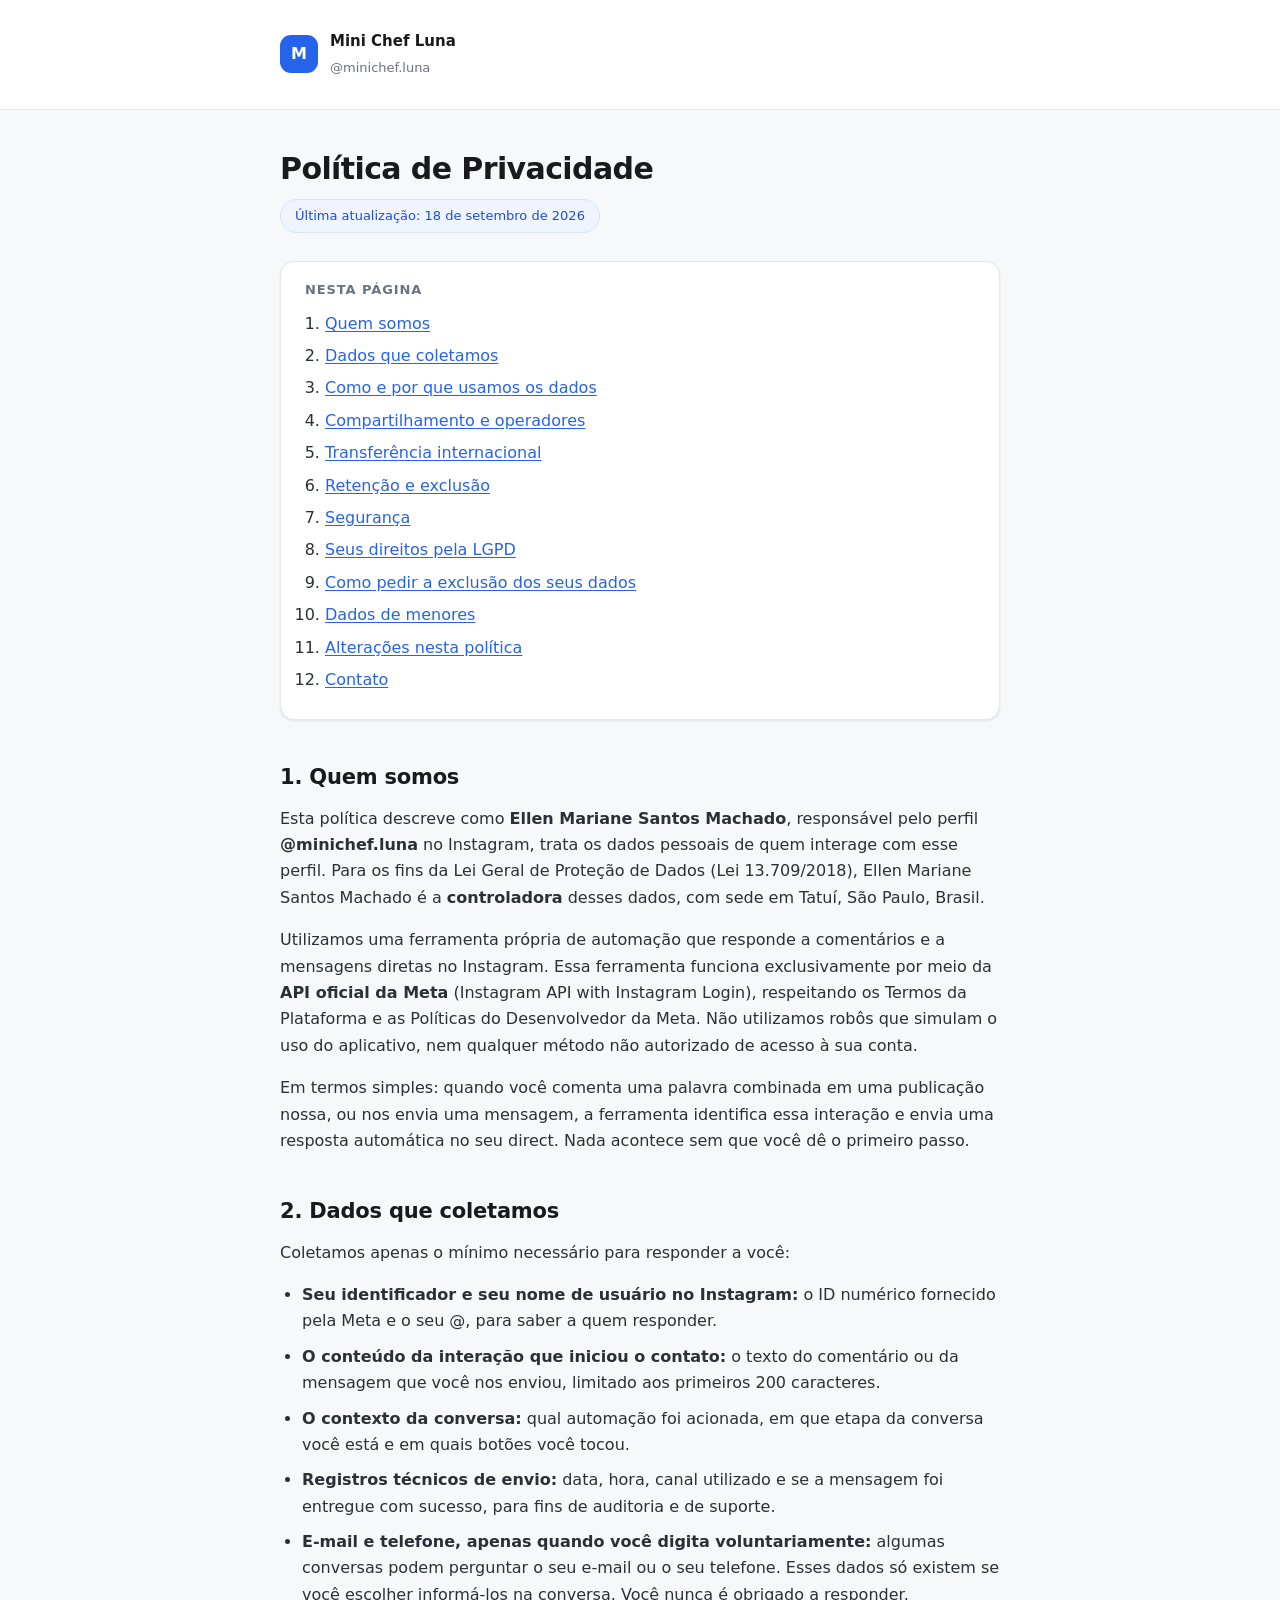
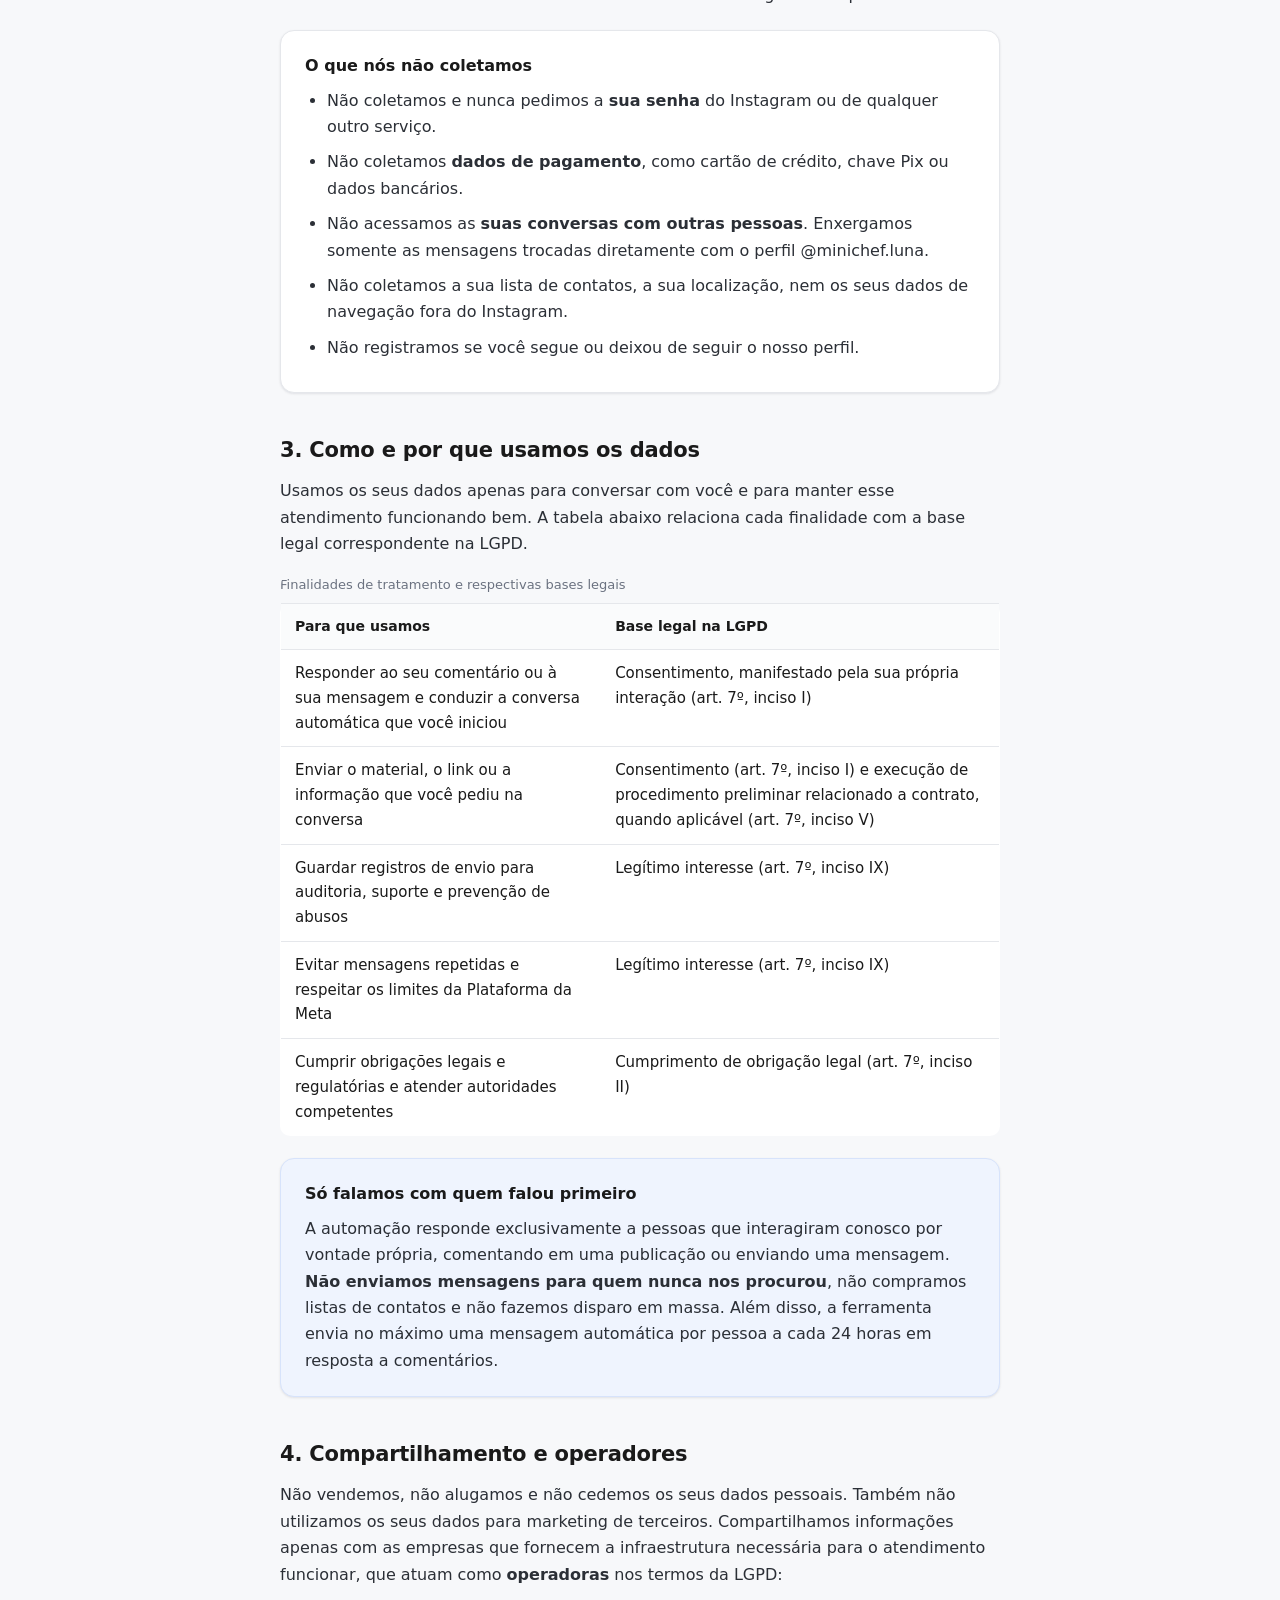
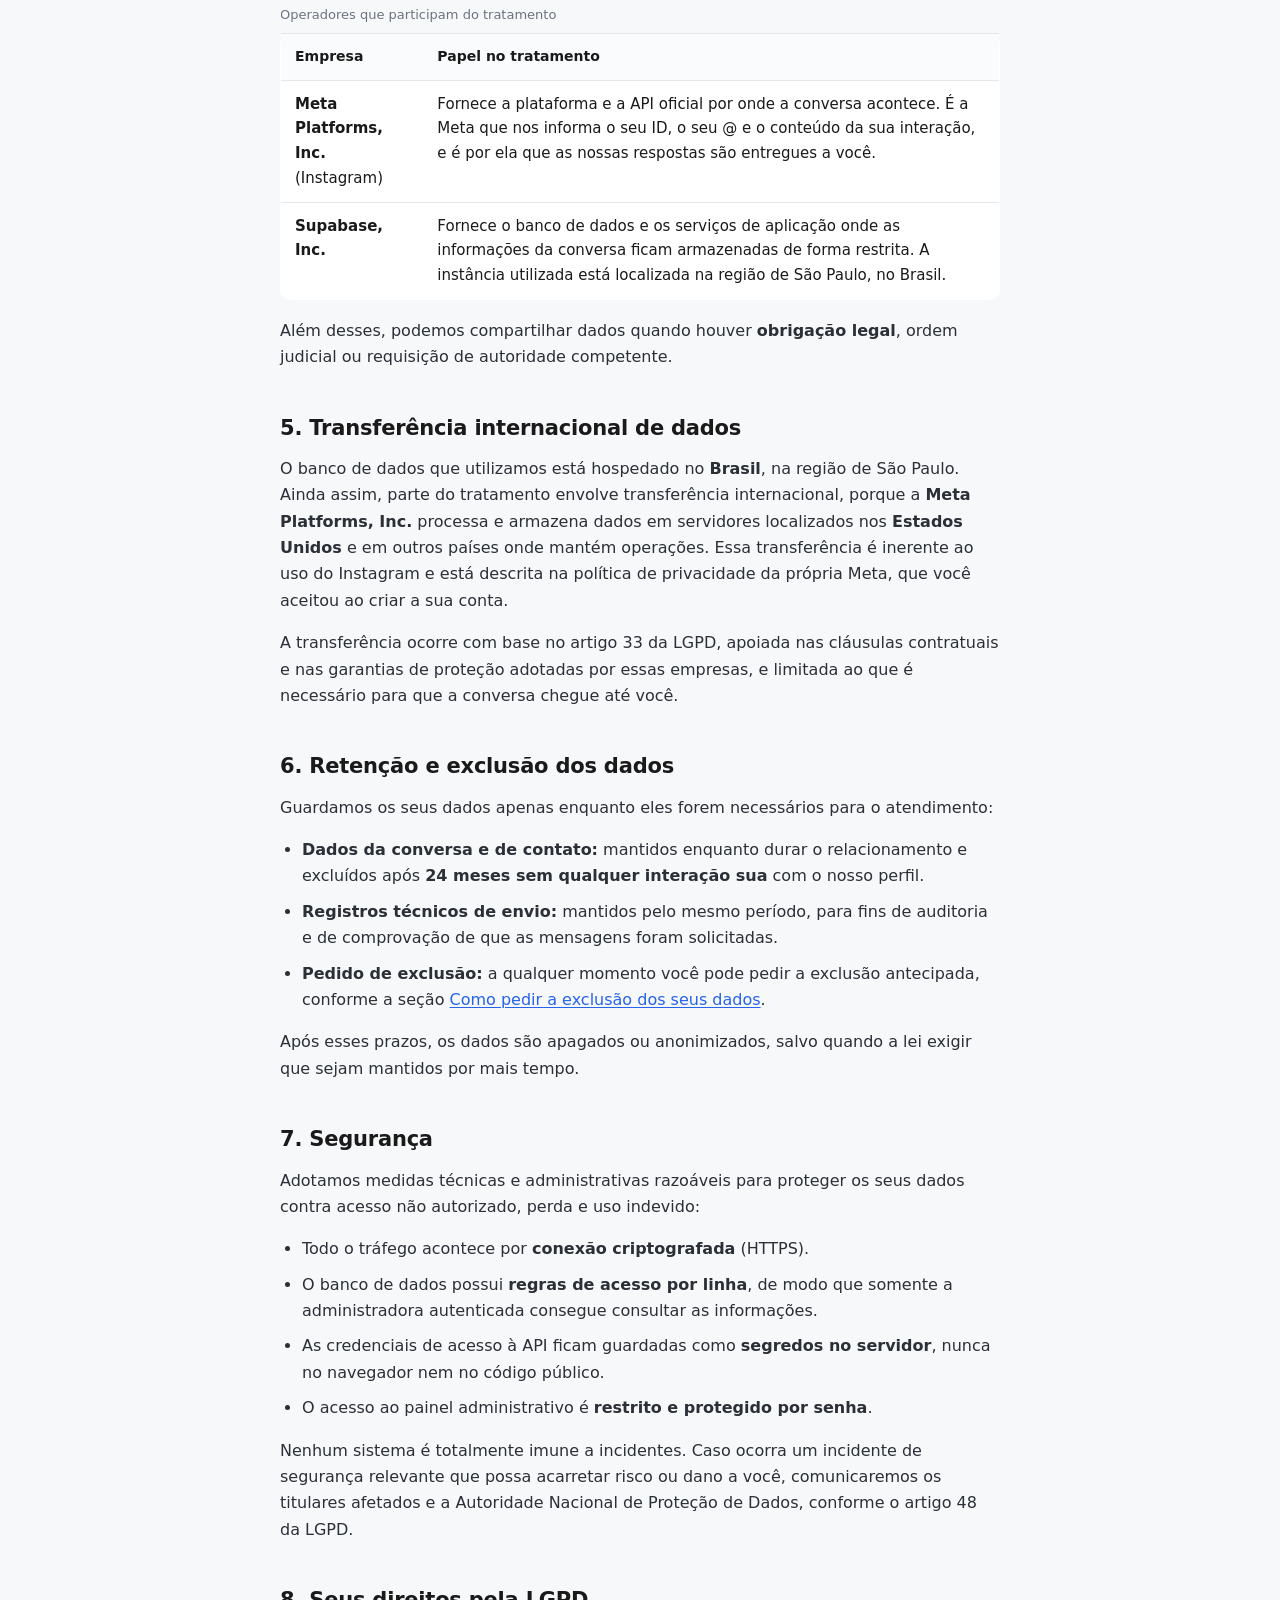
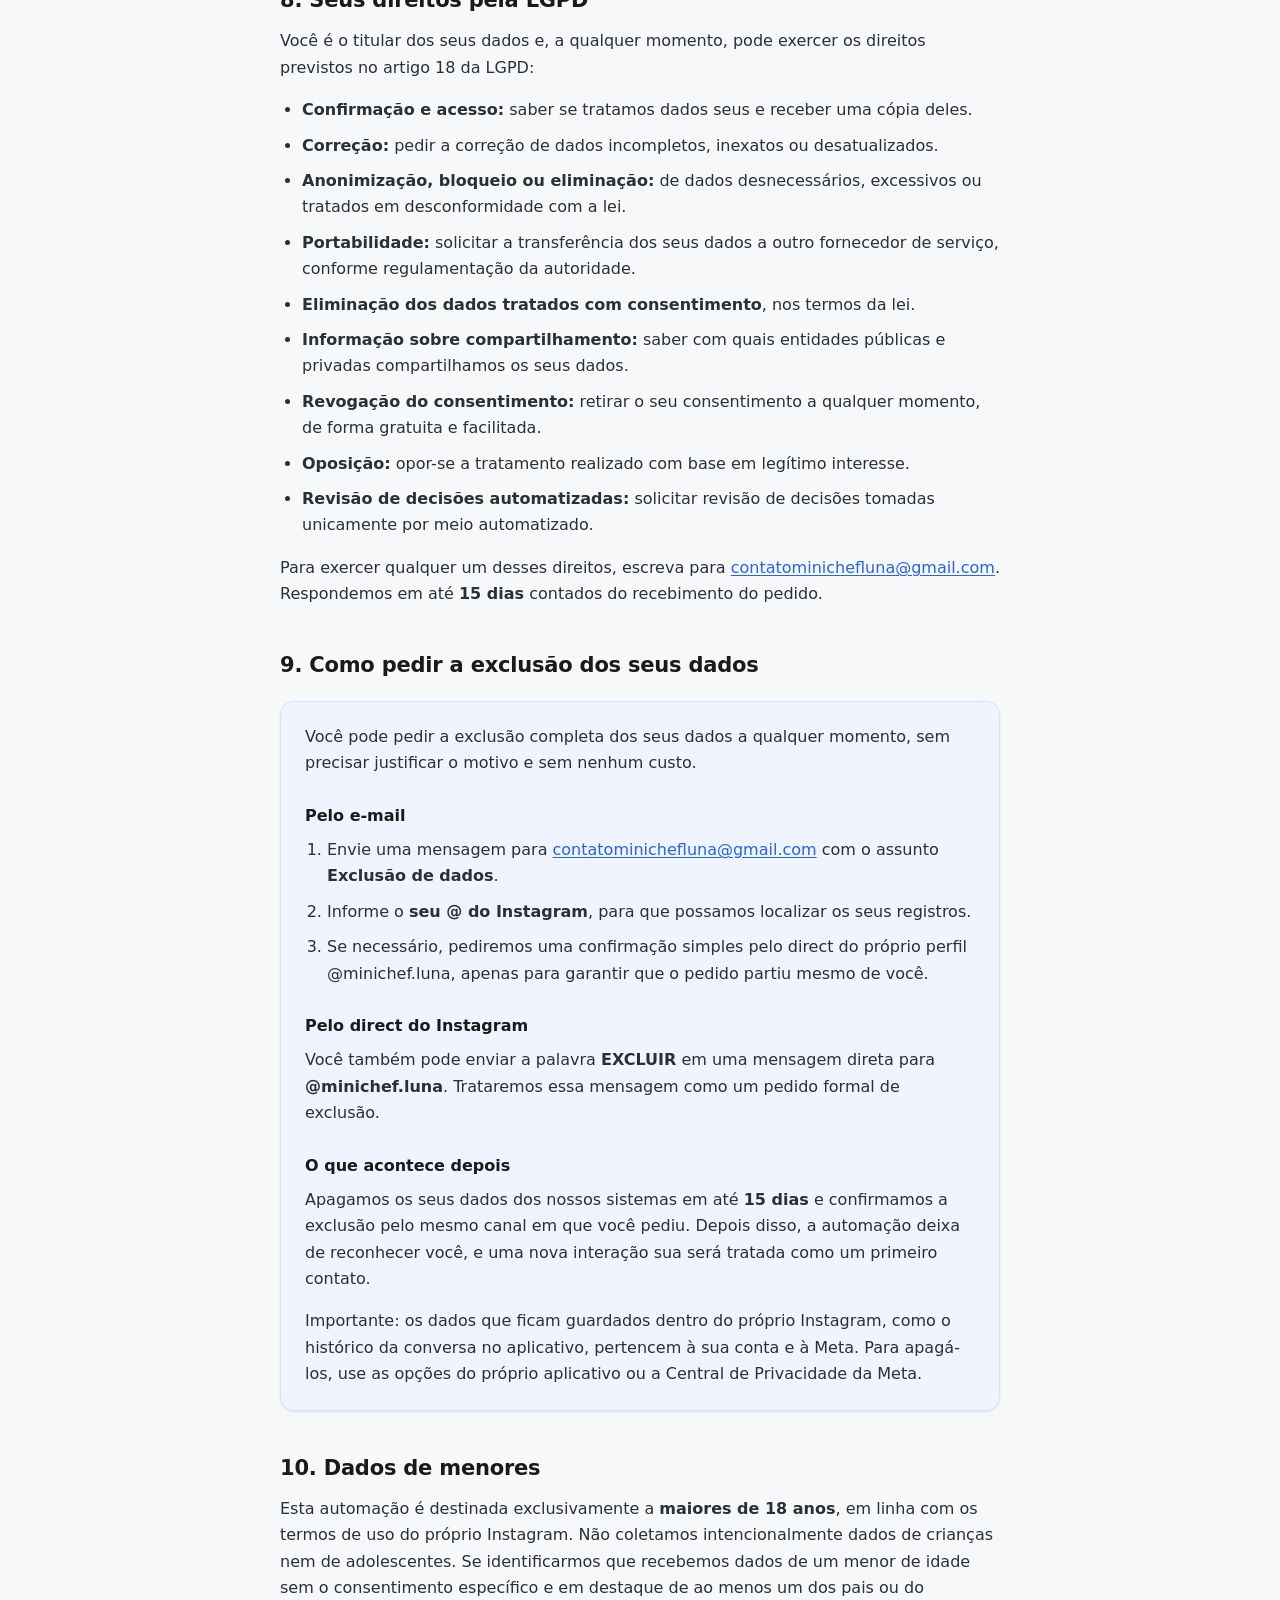
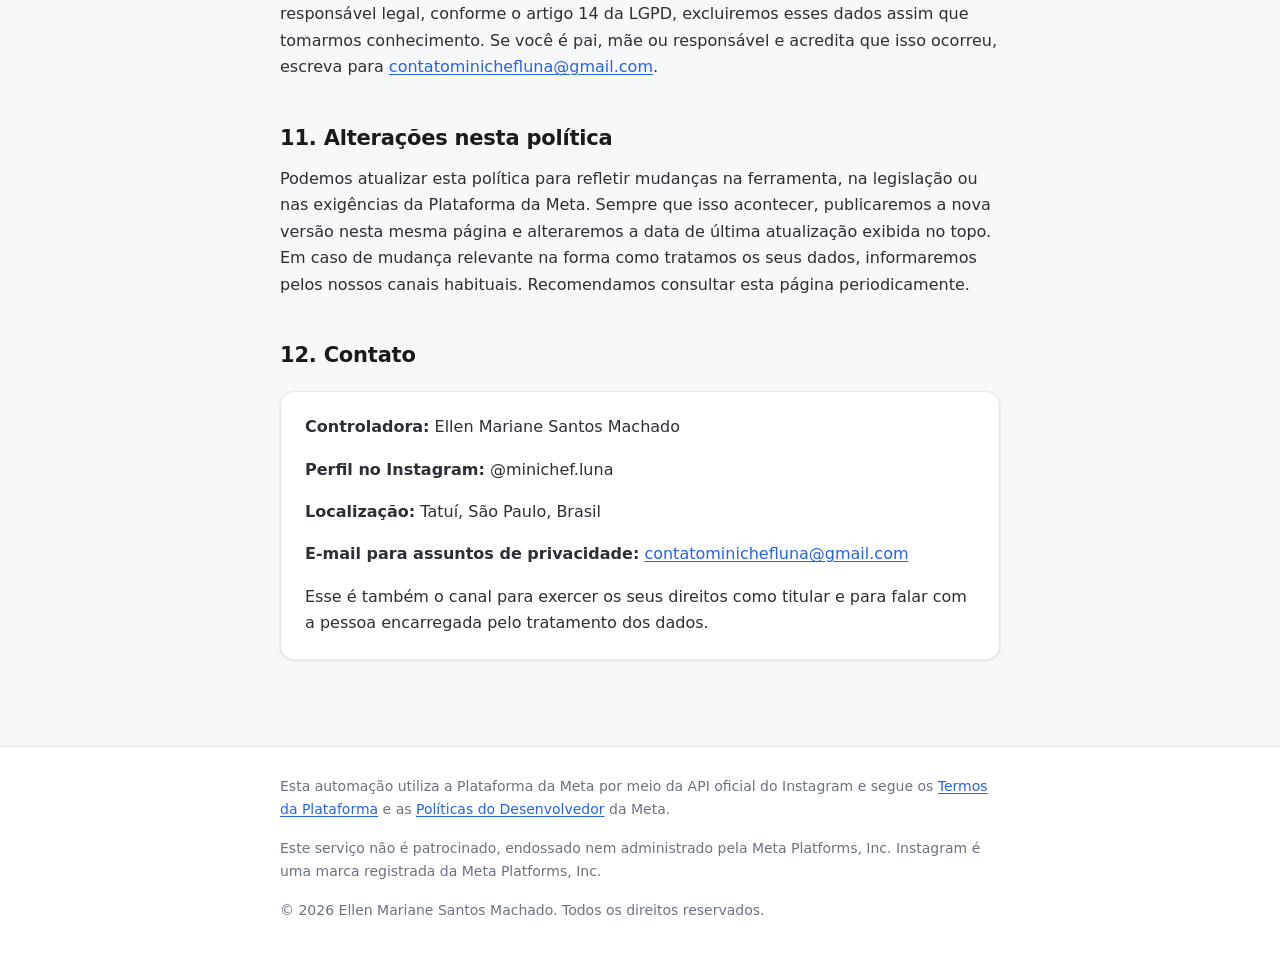
==== politica-de-privacidade/index.html @ 2145c3f5 "Adiciona a pagina de politica de privacidade e o link na tela de login" ====
<!doctype html>
<html lang="pt-BR">
<head>
<meta charset="utf-8">
<meta name="viewport" content="width=device-width, initial-scale=1, viewport-fit=cover">
<title>Política de Privacidade | Mini Chef Luna</title>
<meta name="description" content="Política de privacidade da automação de comentários e mensagens diretas do Instagram de Ellen Mariane Santos Machado (@minichef.luna), em conformidade com a LGPD e com as políticas da Plataforma da Meta.">
<meta name="robots" content="index, follow">
<meta name="author" content="Ellen Mariane Santos Machado">
<link rel="icon" href="data:image/svg+xml,<svg xmlns='http://www.w3.org/2000/svg' viewBox='0 0 100 100'><rect width='100' height='100' rx='22' fill='%232563EB'/></svg>">
<style>
  /* Mesma paleta e tipografia do painel, para a página combinar com o sistema. */
  :root {
    --fundo:        #F7F8FA;
    --superficie:   #FFFFFF;
    --texto:        #1A1A1A;
    --texto-fraco:  #6B7280;
    --borda:        #E5E7EB;
    --destaque:     #2563EB;
    --destaque-escuro: #1D4ED8;
    --destaque-suave: #EFF4FE;
    --raio:   10px;
    --raio-g: 14px;
    --sombra: 0 1px 2px rgba(16, 24, 40, .04), 0 1px 3px rgba(16, 24, 40, .06);
    --fonte: system-ui, -apple-system, "Segoe UI", Roboto, "Helvetica Neue", Arial, sans-serif;
  }

  * { box-sizing: border-box; }

  html { scroll-behavior: smooth; }

  body {
    margin: 0;
    padding: 0;
    background: var(--fundo);
    color: var(--texto);
    font-family: var(--fonte);
    font-size: 16px;
    line-height: 1.65;
    -webkit-font-smoothing: antialiased;
  }

  /* Atalho para quem navega por teclado ou leitor de tela. */
  .pular {
    position: absolute;
    left: -9999px;
    top: 0;
    background: var(--destaque);
    color: #fff;
    padding: 10px 16px;
    border-radius: 0 0 var(--raio) 0;
    z-index: 10;
  }
  .pular:focus { left: 0; }

  .envolucro {
    max-width: 760px;
    margin: 0 auto;
    padding: 0 20px;
  }

  header.topo {
    background: var(--superficie);
    border-bottom: 1px solid var(--borda);
    padding: 28px 0;
  }

  .marca {
    display: flex;
    align-items: center;
    gap: 12px;
  }
  .marca .sinal {
    width: 38px;
    height: 38px;
    border-radius: 11px;
    background: var(--destaque);
    color: #fff;
    display: flex;
    align-items: center;
    justify-content: center;
    font-weight: 700;
    font-size: 16px;
    flex: none;
  }
  .marca .nome { font-weight: 600; font-size: 15px; }
  .marca .arroba { color: var(--texto-fraco); font-size: 13px; }

  main { padding: 40px 0 64px; }

  h1 {
    font-size: 30px;
    line-height: 1.25;
    letter-spacing: -.02em;
    margin: 0 0 12px;
    font-weight: 700;
  }

  .atualizacao {
    display: inline-block;
    background: var(--destaque-suave);
    color: var(--destaque-escuro);
    border: 1px solid #D7E3FB;
    border-radius: 999px;
    padding: 5px 14px;
    font-size: 13px;
    font-weight: 500;
    margin-bottom: 28px;
  }

  h2 {
    font-size: 21px;
    line-height: 1.3;
    letter-spacing: -.01em;
    margin: 44px 0 14px;
    font-weight: 650;
    scroll-margin-top: 24px;
  }

  h3 {
    font-size: 16px;
    margin: 26px 0 8px;
    font-weight: 600;
  }

  p, li { color: #2B2F36; }
  p { margin: 0 0 16px; }

  ul, ol { margin: 0 0 16px; padding-left: 22px; }
  li { margin-bottom: 9px; }

  a {
    color: var(--destaque);
    text-decoration: underline;
    text-underline-offset: 2px;
  }
  a:hover { color: var(--destaque-escuro); }
  a:focus-visible {
    outline: 2px solid var(--destaque);
    outline-offset: 2px;
    border-radius: 3px;
  }

  strong { font-weight: 650; }

  .cartao {
    background: var(--superficie);
    border: 1px solid var(--borda);
    border-radius: var(--raio-g);
    padding: 22px 24px;
    box-shadow: var(--sombra);
    margin: 22px 0;
  }
  .cartao > :last-child { margin-bottom: 0; }
  .cartao h3:first-child { margin-top: 0; }

  .cartao.destaque {
    border-color: #D7E3FB;
    background: var(--destaque-suave);
  }

  .indice {
    background: var(--superficie);
    border: 1px solid var(--borda);
    border-radius: var(--raio-g);
    padding: 20px 24px;
    box-shadow: var(--sombra);
    margin-bottom: 8px;
  }
  .indice h2 {
    margin: 0 0 12px;
    font-size: 13px;
    text-transform: uppercase;
    letter-spacing: .07em;
    color: var(--texto-fraco);
    font-weight: 600;
  }
  .indice ol { margin: 0; padding-left: 20px; }
  .indice li { margin-bottom: 6px; }

  .tabela-area { overflow-x: auto; margin: 0 0 18px; }
  table {
    width: 100%;
    border-collapse: collapse;
    font-size: 15px;
    min-width: 460px;
    background: var(--superficie);
    border: 1px solid var(--borda);
    border-radius: var(--raio);
    overflow: hidden;
  }
  caption {
    text-align: left;
    font-size: 13px;
    color: var(--texto-fraco);
    padding-bottom: 8px;
  }
  th, td {
    text-align: left;
    padding: 11px 14px;
    border-bottom: 1px solid var(--borda);
    vertical-align: top;
  }
  th { background: #FAFBFC; font-weight: 600; font-size: 14px; }
  tbody tr:last-child td { border-bottom: none; }

  footer.rodape {
    background: var(--superficie);
    border-top: 1px solid var(--borda);
    padding: 28px 0 40px;
    font-size: 14px;
    color: var(--texto-fraco);
  }
  footer.rodape p { color: var(--texto-fraco); }
  footer.rodape p:last-child { margin-bottom: 0; }

  @media (max-width: 600px) {
    body { font-size: 15.5px; }
    h1 { font-size: 25px; }
    h2 { font-size: 19px; }
    main { padding: 30px 0 48px; }
    .cartao, .indice { padding: 18px 16px; }
  }
</style>
</head>
<body>

<a class="pular" href="#conteudo">Pular para o conteúdo</a>

<header class="topo">
  <div class="envolucro">
    <div class="marca">
      <span class="sinal" aria-hidden="true">M</span>
      <span>
        <span class="nome">Mini Chef Luna</span><br>
        <span class="arroba">@minichef.luna</span>
      </span>
    </div>
  </div>
</header>

<main id="conteudo">
  <div class="envolucro">

    <h1>Política de Privacidade</h1>
    <p class="atualizacao">Última atualização: 18 de setembro de 2026</p>

    <nav class="indice" aria-label="Índice da política">
      <h2>Nesta página</h2>
      <ol>
        <li><a href="#quem-somos">Quem somos</a></li>
        <li><a href="#dados-coletados">Dados que coletamos</a></li>
        <li><a href="#uso-dos-dados">Como e por que usamos os dados</a></li>
        <li><a href="#compartilhamento">Compartilhamento e operadores</a></li>
        <li><a href="#transferencia-internacional">Transferência internacional</a></li>
        <li><a href="#retencao">Retenção e exclusão</a></li>
        <li><a href="#seguranca">Segurança</a></li>
        <li><a href="#direitos">Seus direitos pela LGPD</a></li>
        <li><a href="#exclusao-de-dados">Como pedir a exclusão dos seus dados</a></li>
        <li><a href="#menores">Dados de menores</a></li>
        <li><a href="#alteracoes">Alterações nesta política</a></li>
        <li><a href="#contato">Contato</a></li>
      </ol>
    </nav>

    <h2 id="quem-somos">1. Quem somos</h2>
    <p>
      Esta política descreve como <strong>Ellen Mariane Santos Machado</strong>, responsável pelo
      perfil <strong>@minichef.luna</strong> no Instagram, trata os dados pessoais de quem interage
      com esse perfil. Para os fins da Lei Geral de Proteção de Dados (Lei 13.709/2018), Ellen
      Mariane Santos Machado é a <strong>controladora</strong> desses dados, com sede em
      Tatuí, São Paulo, Brasil.
    </p>
    <p>
      Utilizamos uma ferramenta própria de automação que responde a comentários e a mensagens
      diretas no Instagram. Essa ferramenta funciona exclusivamente por meio da
      <strong>API oficial da Meta</strong> (Instagram API with Instagram Login), respeitando os
      Termos da Plataforma e as Políticas do Desenvolvedor da Meta. Não utilizamos robôs que
      simulam o uso do aplicativo, nem qualquer método não autorizado de acesso à sua conta.
    </p>
    <p>
      Em termos simples: quando você comenta uma palavra combinada em uma publicação nossa, ou
      nos envia uma mensagem, a ferramenta identifica essa interação e envia uma resposta
      automática no seu direct. Nada acontece sem que você dê o primeiro passo.
    </p>

    <h2 id="dados-coletados">2. Dados que coletamos</h2>
    <p>Coletamos apenas o mínimo necessário para responder a você:</p>
    <ul>
      <li><strong>Seu identificador e seu nome de usuário no Instagram:</strong> o ID numérico
        fornecido pela Meta e o seu @, para saber a quem responder.</li>
      <li><strong>O conteúdo da interação que iniciou o contato:</strong> o texto do comentário
        ou da mensagem que você nos enviou, limitado aos primeiros 200 caracteres.</li>
      <li><strong>O contexto da conversa:</strong> qual automação foi acionada, em que etapa da
        conversa você está e em quais botões você tocou.</li>
      <li><strong>Registros técnicos de envio:</strong> data, hora, canal utilizado e se a
        mensagem foi entregue com sucesso, para fins de auditoria e de suporte.</li>
      <li><strong>E-mail e telefone, apenas quando você digita voluntariamente:</strong> algumas
        conversas podem perguntar o seu e-mail ou o seu telefone. Esses dados só existem se você
        escolher informá-los na conversa. Você nunca é obrigado a responder.</li>
    </ul>

    <div class="cartao">
      <h3>O que nós não coletamos</h3>
      <ul>
        <li>Não coletamos e nunca pedimos a <strong>sua senha</strong> do Instagram ou de
          qualquer outro serviço.</li>
        <li>Não coletamos <strong>dados de pagamento</strong>, como cartão de crédito, chave Pix
          ou dados bancários.</li>
        <li>Não acessamos as <strong>suas conversas com outras pessoas</strong>. Enxergamos
          somente as mensagens trocadas diretamente com o perfil @minichef.luna.</li>
        <li>Não coletamos a sua lista de contatos, a sua localização, nem os seus dados de
          navegação fora do Instagram.</li>
        <li>Não registramos se você segue ou deixou de seguir o nosso perfil.</li>
      </ul>
    </div>

    <h2 id="uso-dos-dados">3. Como e por que usamos os dados</h2>
    <p>
      Usamos os seus dados apenas para conversar com você e para manter esse atendimento
      funcionando bem. A tabela abaixo relaciona cada finalidade com a base legal correspondente
      na LGPD.
    </p>

    <div class="tabela-area">
      <table>
        <caption>Finalidades de tratamento e respectivas bases legais</caption>
        <thead>
          <tr>
            <th scope="col">Para que usamos</th>
            <th scope="col">Base legal na LGPD</th>
          </tr>
        </thead>
        <tbody>
          <tr>
            <td>Responder ao seu comentário ou à sua mensagem e conduzir a conversa automática
              que você iniciou</td>
            <td>Consentimento, manifestado pela sua própria interação (art. 7º, inciso I)</td>
          </tr>
          <tr>
            <td>Enviar o material, o link ou a informação que você pediu na conversa</td>
            <td>Consentimento (art. 7º, inciso I) e execução de procedimento preliminar
              relacionado a contrato, quando aplicável (art. 7º, inciso V)</td>
          </tr>
          <tr>
            <td>Guardar registros de envio para auditoria, suporte e prevenção de abusos</td>
            <td>Legítimo interesse (art. 7º, inciso IX)</td>
          </tr>
          <tr>
            <td>Evitar mensagens repetidas e respeitar os limites da Plataforma da Meta</td>
            <td>Legítimo interesse (art. 7º, inciso IX)</td>
          </tr>
          <tr>
            <td>Cumprir obrigações legais e regulatórias e atender autoridades competentes</td>
            <td>Cumprimento de obrigação legal (art. 7º, inciso II)</td>
          </tr>
        </tbody>
      </table>
    </div>

    <div class="cartao destaque">
      <h3>Só falamos com quem falou primeiro</h3>
      <p>
        A automação responde exclusivamente a pessoas que interagiram conosco por vontade
        própria, comentando em uma publicação ou enviando uma mensagem. <strong>Não enviamos
        mensagens para quem nunca nos procurou</strong>, não compramos listas de contatos e não
        fazemos disparo em massa. Além disso, a ferramenta envia no máximo uma mensagem
        automática por pessoa a cada 24 horas em resposta a comentários.
      </p>
    </div>

    <h2 id="compartilhamento">4. Compartilhamento e operadores</h2>
    <p>
      Não vendemos, não alugamos e não cedemos os seus dados pessoais. Também não utilizamos os
      seus dados para marketing de terceiros. Compartilhamos informações apenas com as empresas
      que fornecem a infraestrutura necessária para o atendimento funcionar, que atuam como
      <strong>operadoras</strong> nos termos da LGPD:
    </p>

    <div class="tabela-area">
      <table>
        <caption>Operadores que participam do tratamento</caption>
        <thead>
          <tr>
            <th scope="col">Empresa</th>
            <th scope="col">Papel no tratamento</th>
          </tr>
        </thead>
        <tbody>
          <tr>
            <td><strong>Meta Platforms, Inc.</strong><br>(Instagram)</td>
            <td>Fornece a plataforma e a API oficial por onde a conversa acontece. É a Meta que
              nos informa o seu ID, o seu @ e o conteúdo da sua interação, e é por ela que as
              nossas respostas são entregues a você.</td>
          </tr>
          <tr>
            <td><strong>Supabase, Inc.</strong></td>
            <td>Fornece o banco de dados e os serviços de aplicação onde as informações da
              conversa ficam armazenadas de forma restrita. A instância utilizada está
              localizada na região de São Paulo, no Brasil.</td>
          </tr>
        </tbody>
      </table>
    </div>

    <p>
      Além desses, podemos compartilhar dados quando houver <strong>obrigação legal</strong>,
      ordem judicial ou requisição de autoridade competente.
    </p>

    <h2 id="transferencia-internacional">5. Transferência internacional de dados</h2>
    <p>
      O banco de dados que utilizamos está hospedado no <strong>Brasil</strong>, na região de São
      Paulo. Ainda assim, parte do tratamento envolve transferência internacional, porque a
      <strong>Meta Platforms, Inc.</strong> processa e armazena dados em servidores localizados
      nos <strong>Estados Unidos</strong> e em outros países onde mantém operações. Essa
      transferência é inerente ao uso do Instagram e está descrita na política de privacidade da
      própria Meta, que você aceitou ao criar a sua conta.
    </p>
    <p>
      A transferência ocorre com base no artigo 33 da LGPD, apoiada nas cláusulas contratuais e
      nas garantias de proteção adotadas por essas empresas, e limitada ao que é necessário para
      que a conversa chegue até você.
    </p>

    <h2 id="retencao">6. Retenção e exclusão dos dados</h2>
    <p>
      Guardamos os seus dados apenas enquanto eles forem necessários para o atendimento:
    </p>
    <ul>
      <li><strong>Dados da conversa e de contato:</strong> mantidos enquanto durar o
        relacionamento e excluídos após <strong>24 meses sem qualquer interação sua</strong> com
        o nosso perfil.</li>
      <li><strong>Registros técnicos de envio:</strong> mantidos pelo mesmo período, para fins de
        auditoria e de comprovação de que as mensagens foram solicitadas.</li>
      <li><strong>Pedido de exclusão:</strong> a qualquer momento você pode pedir a exclusão
        antecipada, conforme a seção
        <a href="#exclusao-de-dados">Como pedir a exclusão dos seus dados</a>.</li>
    </ul>
    <p>
      Após esses prazos, os dados são apagados ou anonimizados, salvo quando a lei exigir que
      sejam mantidos por mais tempo.
    </p>

    <h2 id="seguranca">7. Segurança</h2>
    <p>
      Adotamos medidas técnicas e administrativas razoáveis para proteger os seus dados contra
      acesso não autorizado, perda e uso indevido:
    </p>
    <ul>
      <li>Todo o tráfego acontece por <strong>conexão criptografada</strong> (HTTPS).</li>
      <li>O banco de dados possui <strong>regras de acesso por linha</strong>, de modo que
        somente a administradora autenticada consegue consultar as informações.</li>
      <li>As credenciais de acesso à API ficam guardadas como <strong>segredos no servidor</strong>,
        nunca no navegador nem no código público.</li>
      <li>O acesso ao painel administrativo é <strong>restrito e protegido por senha</strong>.</li>
    </ul>
    <p>
      Nenhum sistema é totalmente imune a incidentes. Caso ocorra um incidente de segurança
      relevante que possa acarretar risco ou dano a você, comunicaremos os titulares afetados e a
      Autoridade Nacional de Proteção de Dados, conforme o artigo 48 da LGPD.
    </p>

    <h2 id="direitos">8. Seus direitos pela LGPD</h2>
    <p>
      Você é o titular dos seus dados e, a qualquer momento, pode exercer os direitos previstos
      no artigo 18 da LGPD:
    </p>
    <ul>
      <li><strong>Confirmação e acesso:</strong> saber se tratamos dados seus e receber uma cópia
        deles.</li>
      <li><strong>Correção:</strong> pedir a correção de dados incompletos, inexatos ou
        desatualizados.</li>
      <li><strong>Anonimização, bloqueio ou eliminação:</strong> de dados desnecessários,
        excessivos ou tratados em desconformidade com a lei.</li>
      <li><strong>Portabilidade:</strong> solicitar a transferência dos seus dados a outro
        fornecedor de serviço, conforme regulamentação da autoridade.</li>
      <li><strong>Eliminação dos dados tratados com consentimento</strong>, nos termos da lei.</li>
      <li><strong>Informação sobre compartilhamento:</strong> saber com quais entidades públicas
        e privadas compartilhamos os seus dados.</li>
      <li><strong>Revogação do consentimento:</strong> retirar o seu consentimento a qualquer
        momento, de forma gratuita e facilitada.</li>
      <li><strong>Oposição:</strong> opor-se a tratamento realizado com base em legítimo
        interesse.</li>
      <li><strong>Revisão de decisões automatizadas:</strong> solicitar revisão de decisões
        tomadas unicamente por meio automatizado.</li>
    </ul>
    <p>
      Para exercer qualquer um desses direitos, escreva para
      <a href="mailto:contatominichefluna@gmail.com">contatominichefluna@gmail.com</a>.
      Respondemos em até <strong>15 dias</strong> contados do recebimento do pedido.
    </p>

    <h2 id="exclusao-de-dados">9. Como pedir a exclusão dos seus dados</h2>
    <div class="cartao destaque">
      <p>
        Você pode pedir a exclusão completa dos seus dados a qualquer momento, sem precisar
        justificar o motivo e sem nenhum custo.
      </p>
      <h3>Pelo e-mail</h3>
      <ol>
        <li>Envie uma mensagem para
          <a href="mailto:contatominichefluna@gmail.com?subject=Exclus%C3%A3o%20de%20dados">contatominichefluna@gmail.com</a>
          com o assunto <strong>Exclusão de dados</strong>.</li>
        <li>Informe o <strong>seu @ do Instagram</strong>, para que possamos localizar os seus
          registros.</li>
        <li>Se necessário, pediremos uma confirmação simples pelo direct do próprio perfil
          @minichef.luna, apenas para garantir que o pedido partiu mesmo de você.</li>
      </ol>
      <h3>Pelo direct do Instagram</h3>
      <p>
        Você também pode enviar a palavra <strong>EXCLUIR</strong> em uma mensagem direta para
        <strong>@minichef.luna</strong>. Trataremos essa mensagem como um pedido formal de
        exclusão.
      </p>
      <h3>O que acontece depois</h3>
      <p>
        Apagamos os seus dados dos nossos sistemas em até <strong>15 dias</strong> e confirmamos a
        exclusão pelo mesmo canal em que você pediu. Depois disso, a automação deixa de reconhecer
        você, e uma nova interação sua será tratada como um primeiro contato.
      </p>
      <p>
        Importante: os dados que ficam guardados dentro do próprio Instagram, como o histórico da
        conversa no aplicativo, pertencem à sua conta e à Meta. Para apagá-los, use as opções do
        próprio aplicativo ou a Central de Privacidade da Meta.
      </p>
    </div>

    <h2 id="menores">10. Dados de menores</h2>
    <p>
      Esta automação é destinada exclusivamente a <strong>maiores de 18 anos</strong>, em linha
      com os termos de uso do próprio Instagram. Não coletamos intencionalmente dados de crianças
      nem de adolescentes. Se identificarmos que recebemos dados de um menor de idade sem o
      consentimento específico e em destaque de ao menos um dos pais ou do responsável legal,
      conforme o artigo 14 da LGPD, excluiremos esses dados assim que tomarmos conhecimento.
      Se você é pai, mãe ou responsável e acredita que isso ocorreu, escreva para
      <a href="mailto:contatominichefluna@gmail.com">contatominichefluna@gmail.com</a>.
    </p>

    <h2 id="alteracoes">11. Alterações nesta política</h2>
    <p>
      Podemos atualizar esta política para refletir mudanças na ferramenta, na legislação ou nas
      exigências da Plataforma da Meta. Sempre que isso acontecer, publicaremos a nova versão
      nesta mesma página e alteraremos a data de última atualização exibida no topo. Em caso de
      mudança relevante na forma como tratamos os seus dados, informaremos pelos nossos canais
      habituais. Recomendamos consultar esta página periodicamente.
    </p>

    <h2 id="contato">12. Contato</h2>
    <div class="cartao">
      <p><strong>Controladora:</strong> Ellen Mariane Santos Machado</p>
      <p><strong>Perfil no Instagram:</strong> @minichef.luna</p>
      <p><strong>Localização:</strong> Tatuí, São Paulo, Brasil</p>
      <p>
        <strong>E-mail para assuntos de privacidade:</strong>
        <a href="mailto:contatominichefluna@gmail.com">contatominichefluna@gmail.com</a>
      </p>
      <p>
        Esse é também o canal para exercer os seus direitos como titular e para falar com a pessoa
        encarregada pelo tratamento dos dados.
      </p>
    </div>

  </div>
</main>

<footer class="rodape">
  <div class="envolucro">
    <p>
      Esta automação utiliza a Plataforma da Meta por meio da API oficial do Instagram e segue os
      <a href="https://developers.facebook.com/terms/" rel="noopener noreferrer" target="_blank">Termos da Plataforma</a>
      e as
      <a href="https://developers.facebook.com/devpolicy/" rel="noopener noreferrer" target="_blank">Políticas do Desenvolvedor</a>
      da Meta.
    </p>
    <p>
      Este serviço não é patrocinado, endossado nem administrado pela Meta Platforms, Inc.
      Instagram é uma marca registrada da Meta Platforms, Inc.
    </p>
    <p>&copy; 2026 Ellen Mariane Santos Machado. Todos os direitos reservados.</p>
  </div>
</footer>

</body>
</html>
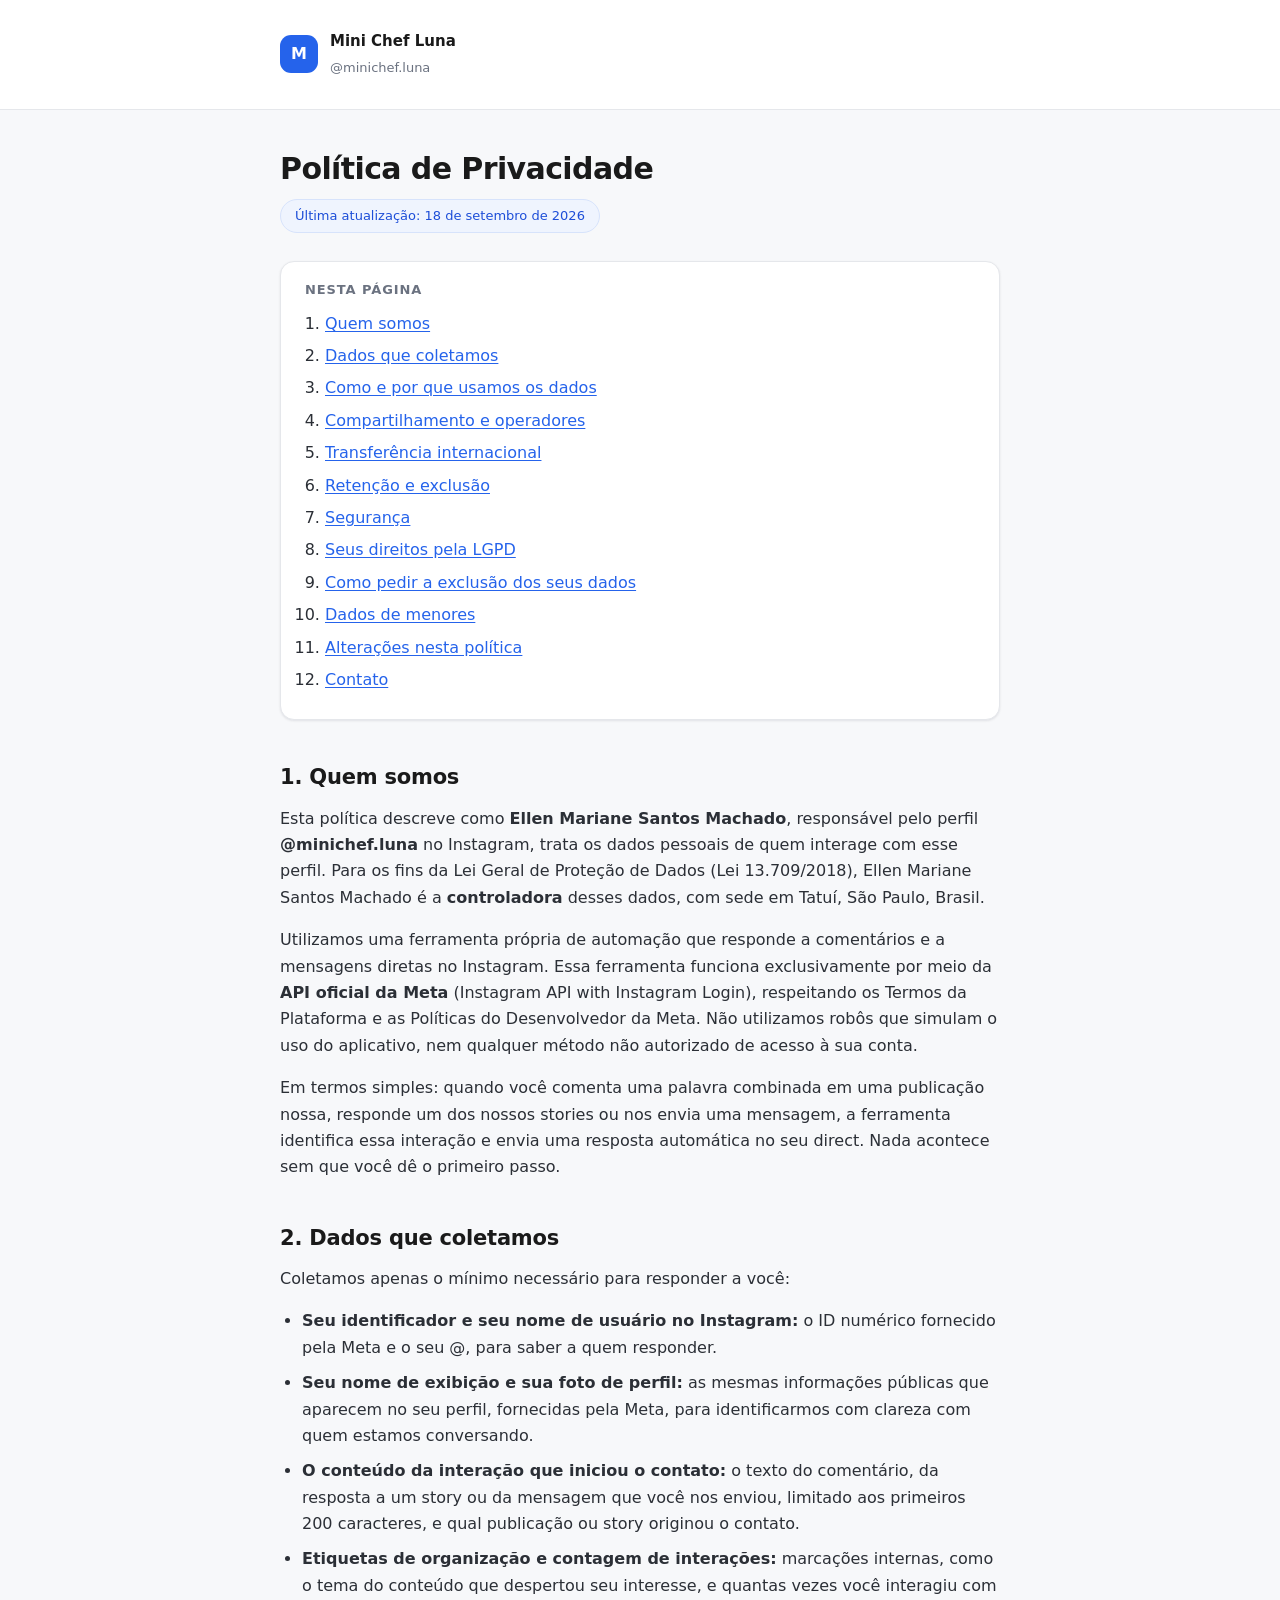
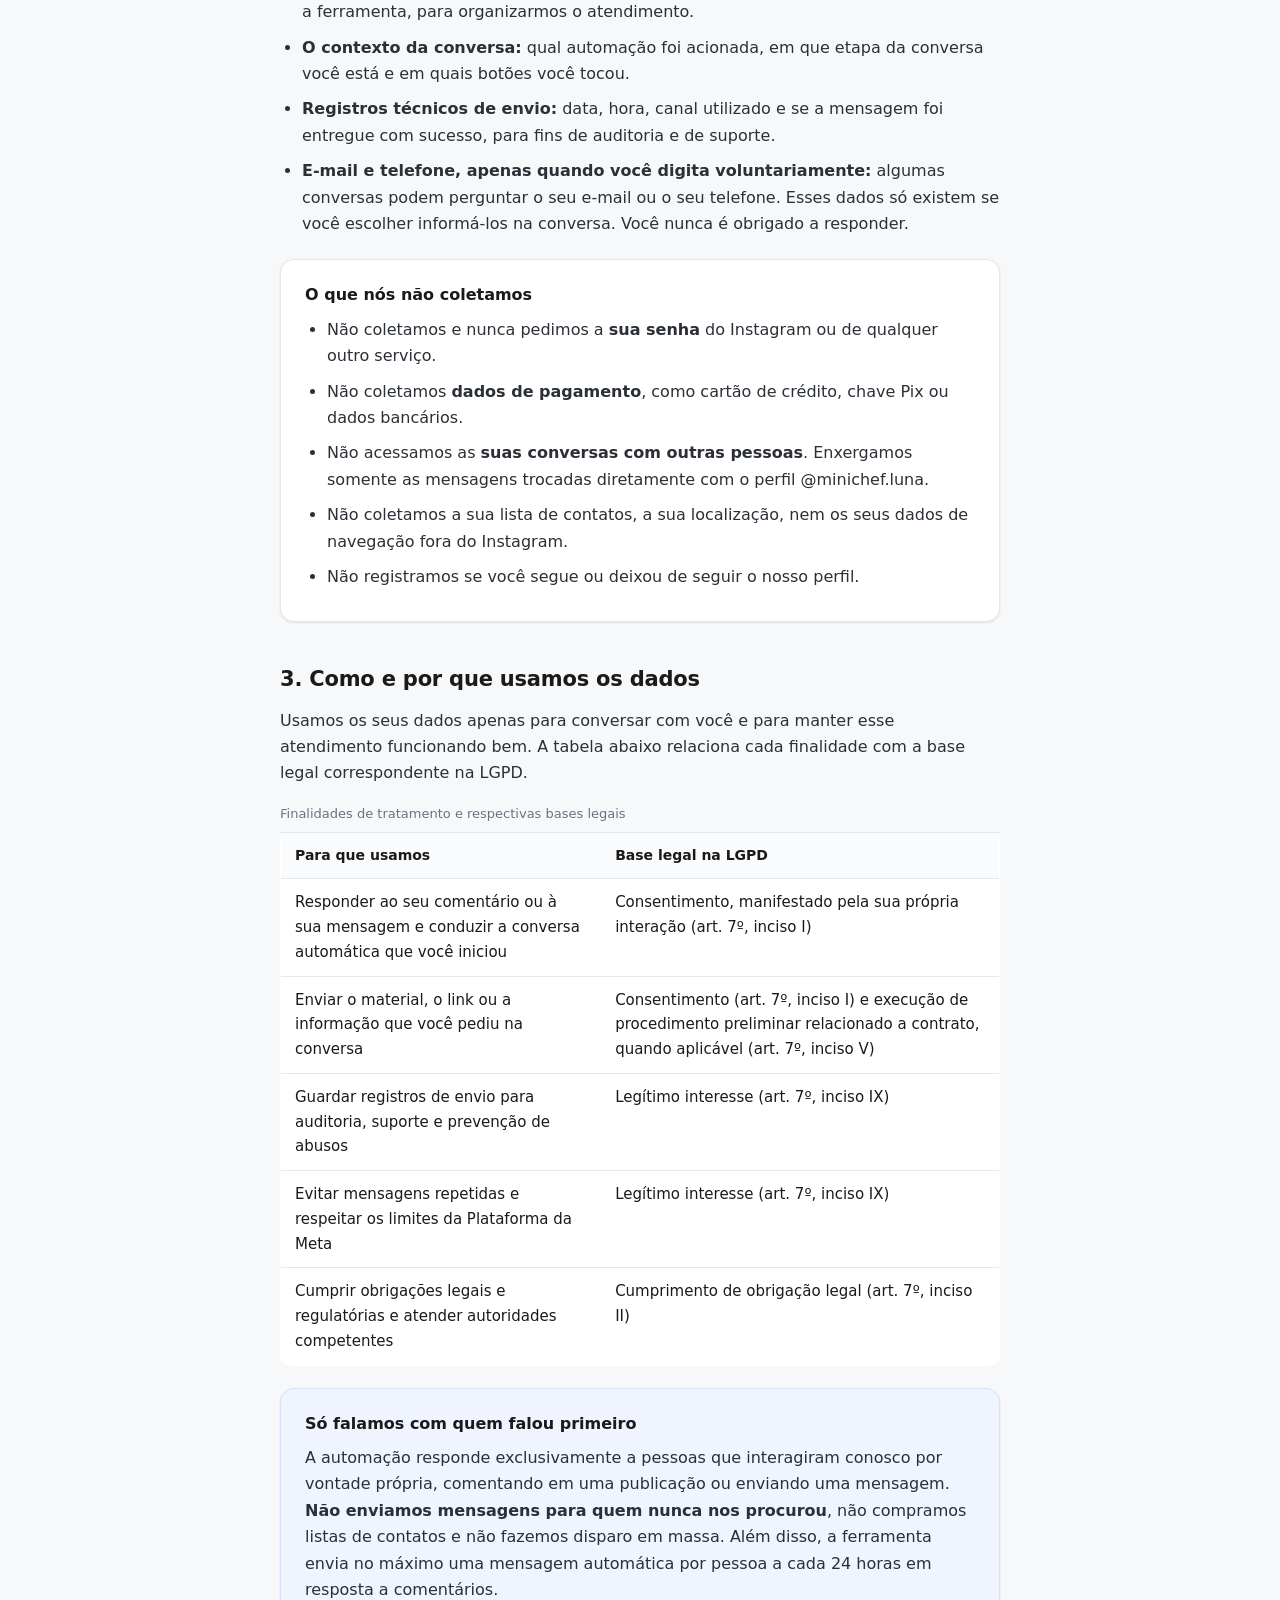
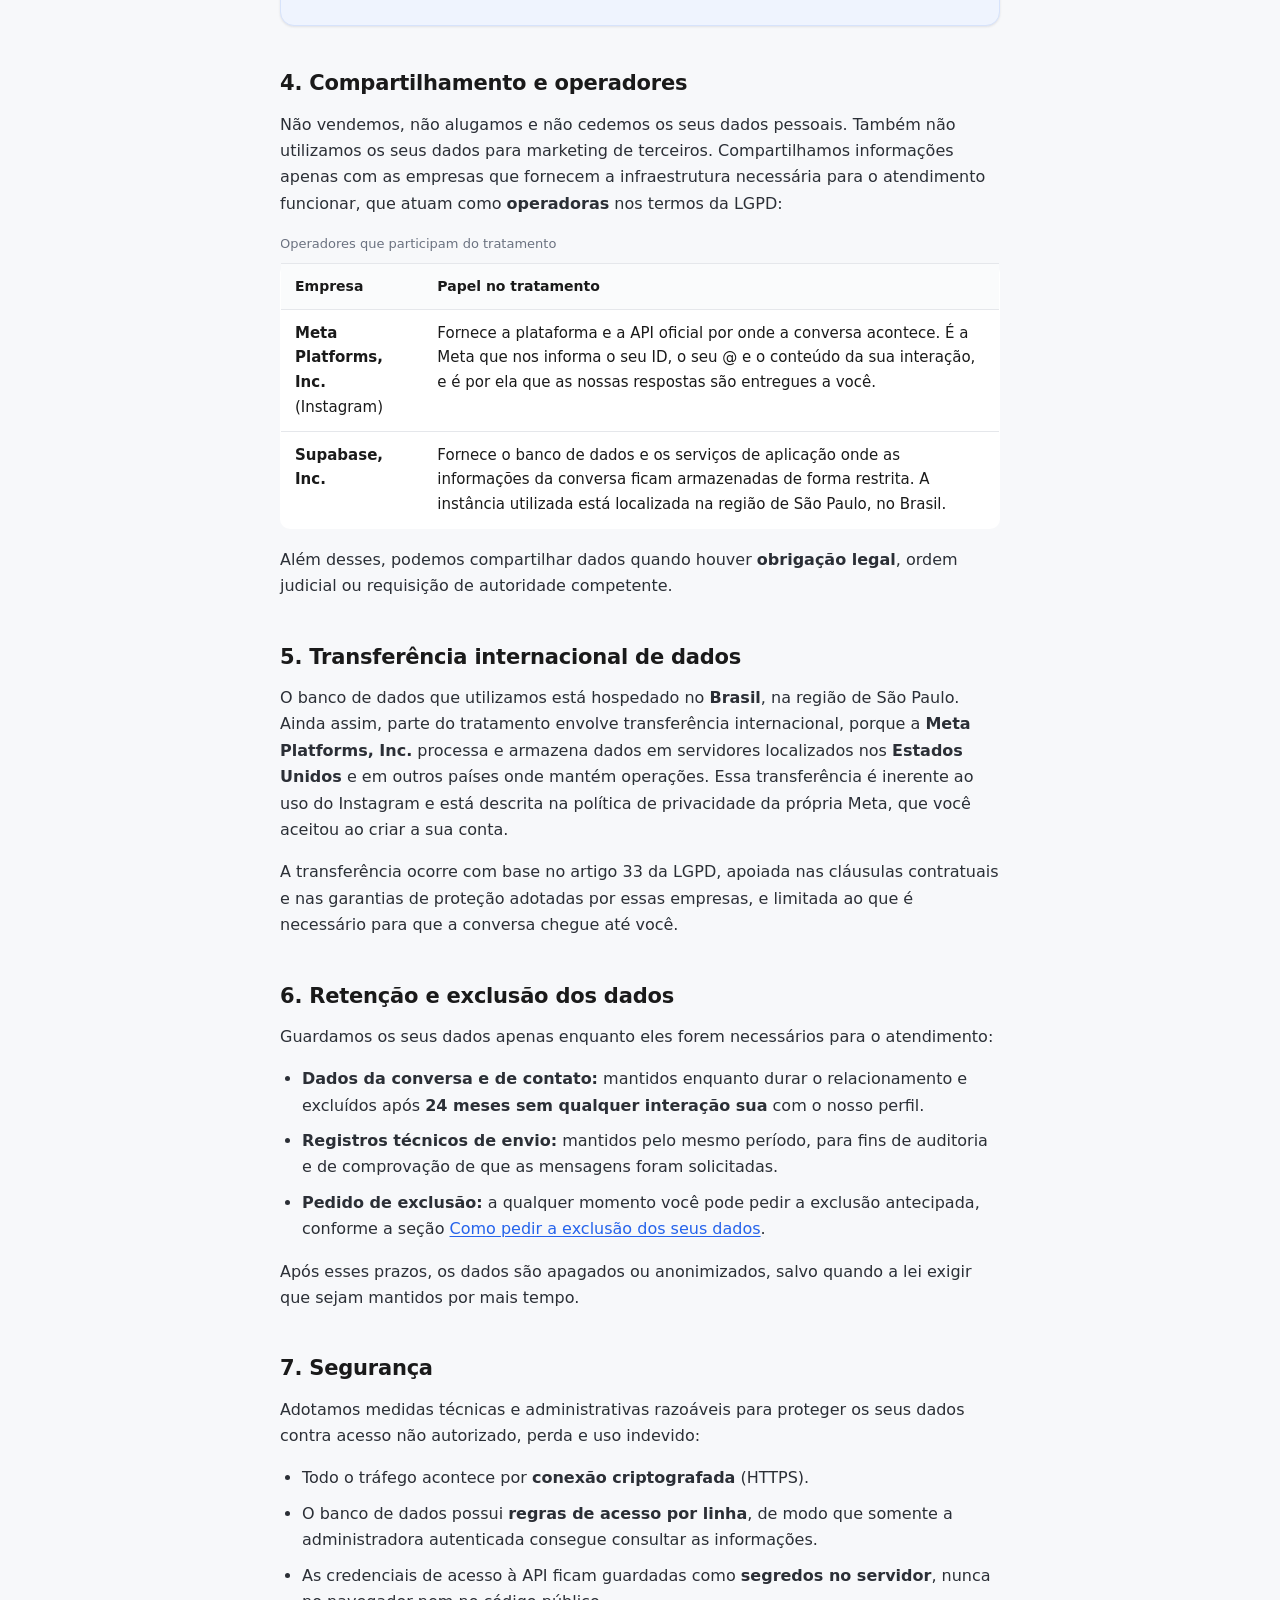
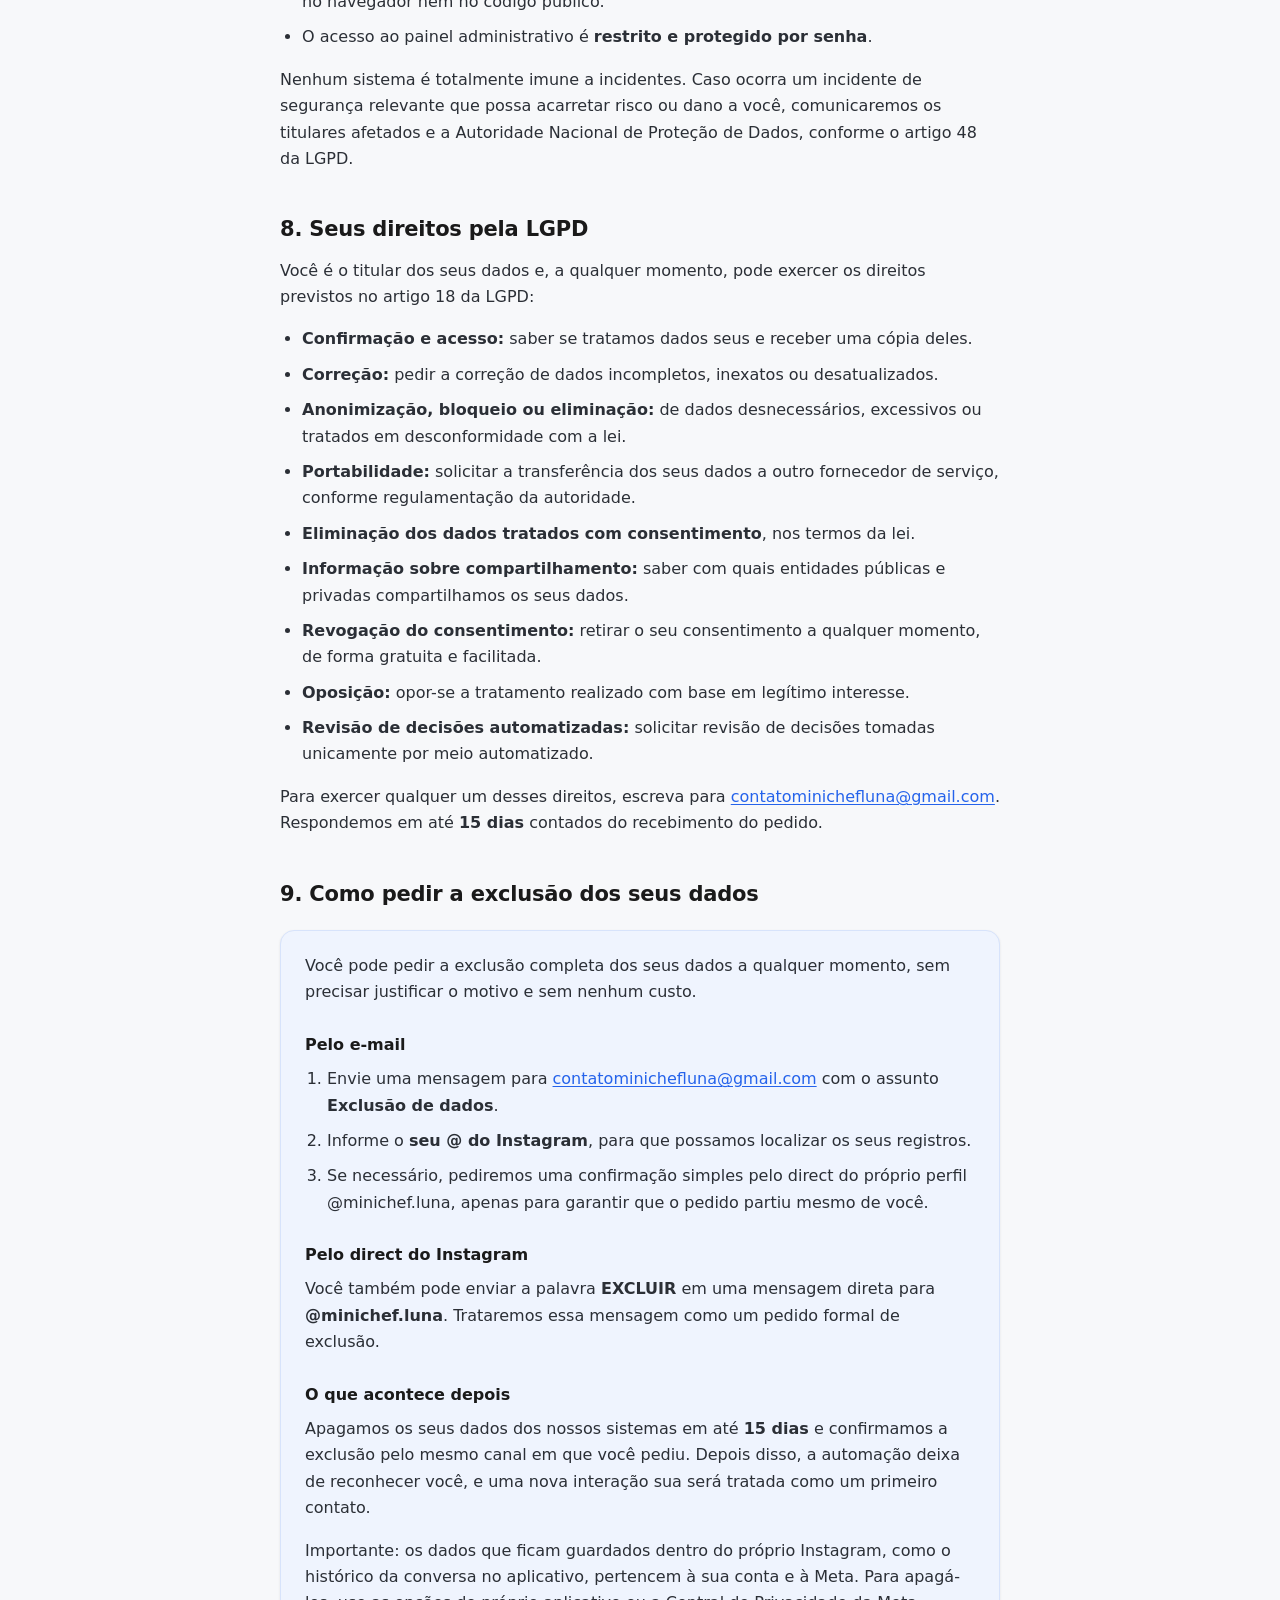
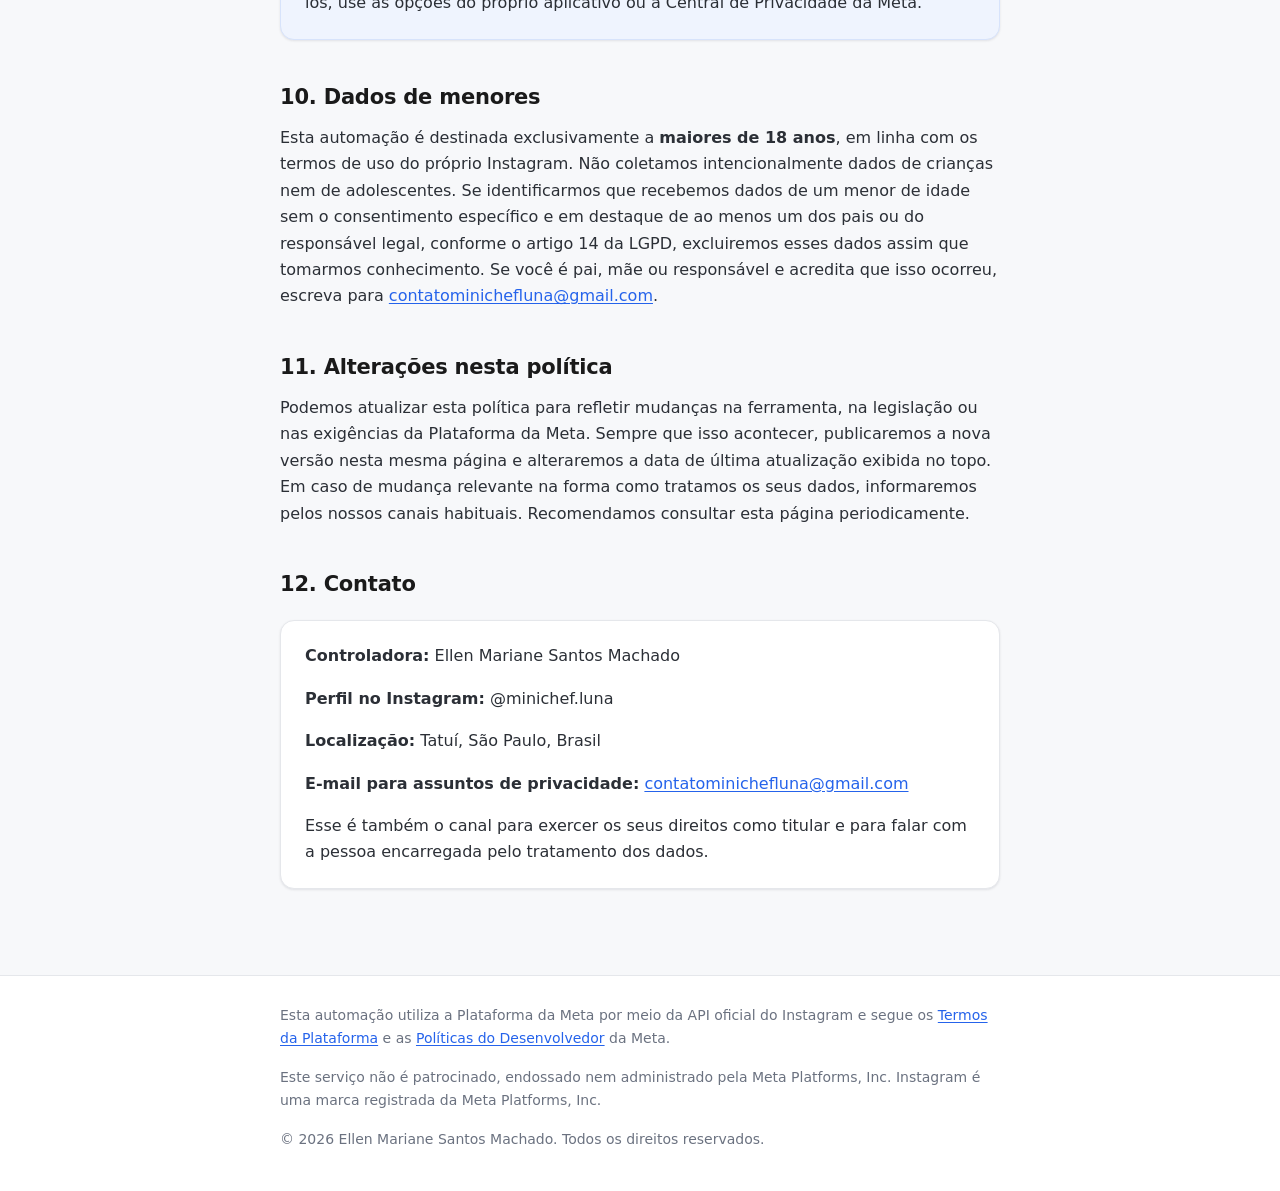
==== commit d4bad1d6: "Aba Interacoes, miniaturas nas automacoes e automacoes de story - nova aba Interacoes: planilha de l" ====
--- a/politica-de-privacidade/index.html
+++ b/politica-de-privacidade/index.html
@@ -279,9 +279,10 @@
       simulam o uso do aplicativo, nem qualquer método não autorizado de acesso à sua conta.
     </p>
     <p>
-      Em termos simples: quando você comenta uma palavra combinada em uma publicação nossa, ou
-      nos envia uma mensagem, a ferramenta identifica essa interação e envia uma resposta
-      automática no seu direct. Nada acontece sem que você dê o primeiro passo.
+      Em termos simples: quando você comenta uma palavra combinada em uma publicação nossa,
+      responde um dos nossos stories ou nos envia uma mensagem, a ferramenta identifica essa
+      interação e envia uma resposta automática no seu direct. Nada acontece sem que você dê o
+      primeiro passo.
     </p>
 
     <h2 id="dados-coletados">2. Dados que coletamos</h2>
@@ -289,8 +290,15 @@
     <ul>
       <li><strong>Seu identificador e seu nome de usuário no Instagram:</strong> o ID numérico
         fornecido pela Meta e o seu @, para saber a quem responder.</li>
-      <li><strong>O conteúdo da interação que iniciou o contato:</strong> o texto do comentário
-        ou da mensagem que você nos enviou, limitado aos primeiros 200 caracteres.</li>
+      <li><strong>Seu nome de exibição e sua foto de perfil:</strong> as mesmas informações
+        públicas que aparecem no seu perfil, fornecidas pela Meta, para identificarmos com
+        clareza com quem estamos conversando.</li>
+      <li><strong>O conteúdo da interação que iniciou o contato:</strong> o texto do comentário,
+        da resposta a um story ou da mensagem que você nos enviou, limitado aos primeiros 200
+        caracteres, e qual publicação ou story originou o contato.</li>
+      <li><strong>Etiquetas de organização e contagem de interações:</strong> marcações internas,
+        como o tema do conteúdo que despertou seu interesse, e quantas vezes você interagiu com a
+        ferramenta, para organizarmos o atendimento.</li>
       <li><strong>O contexto da conversa:</strong> qual automação foi acionada, em que etapa da
         conversa você está e em quais botões você tocou.</li>
       <li><strong>Registros técnicos de envio:</strong> data, hora, canal utilizado e se a
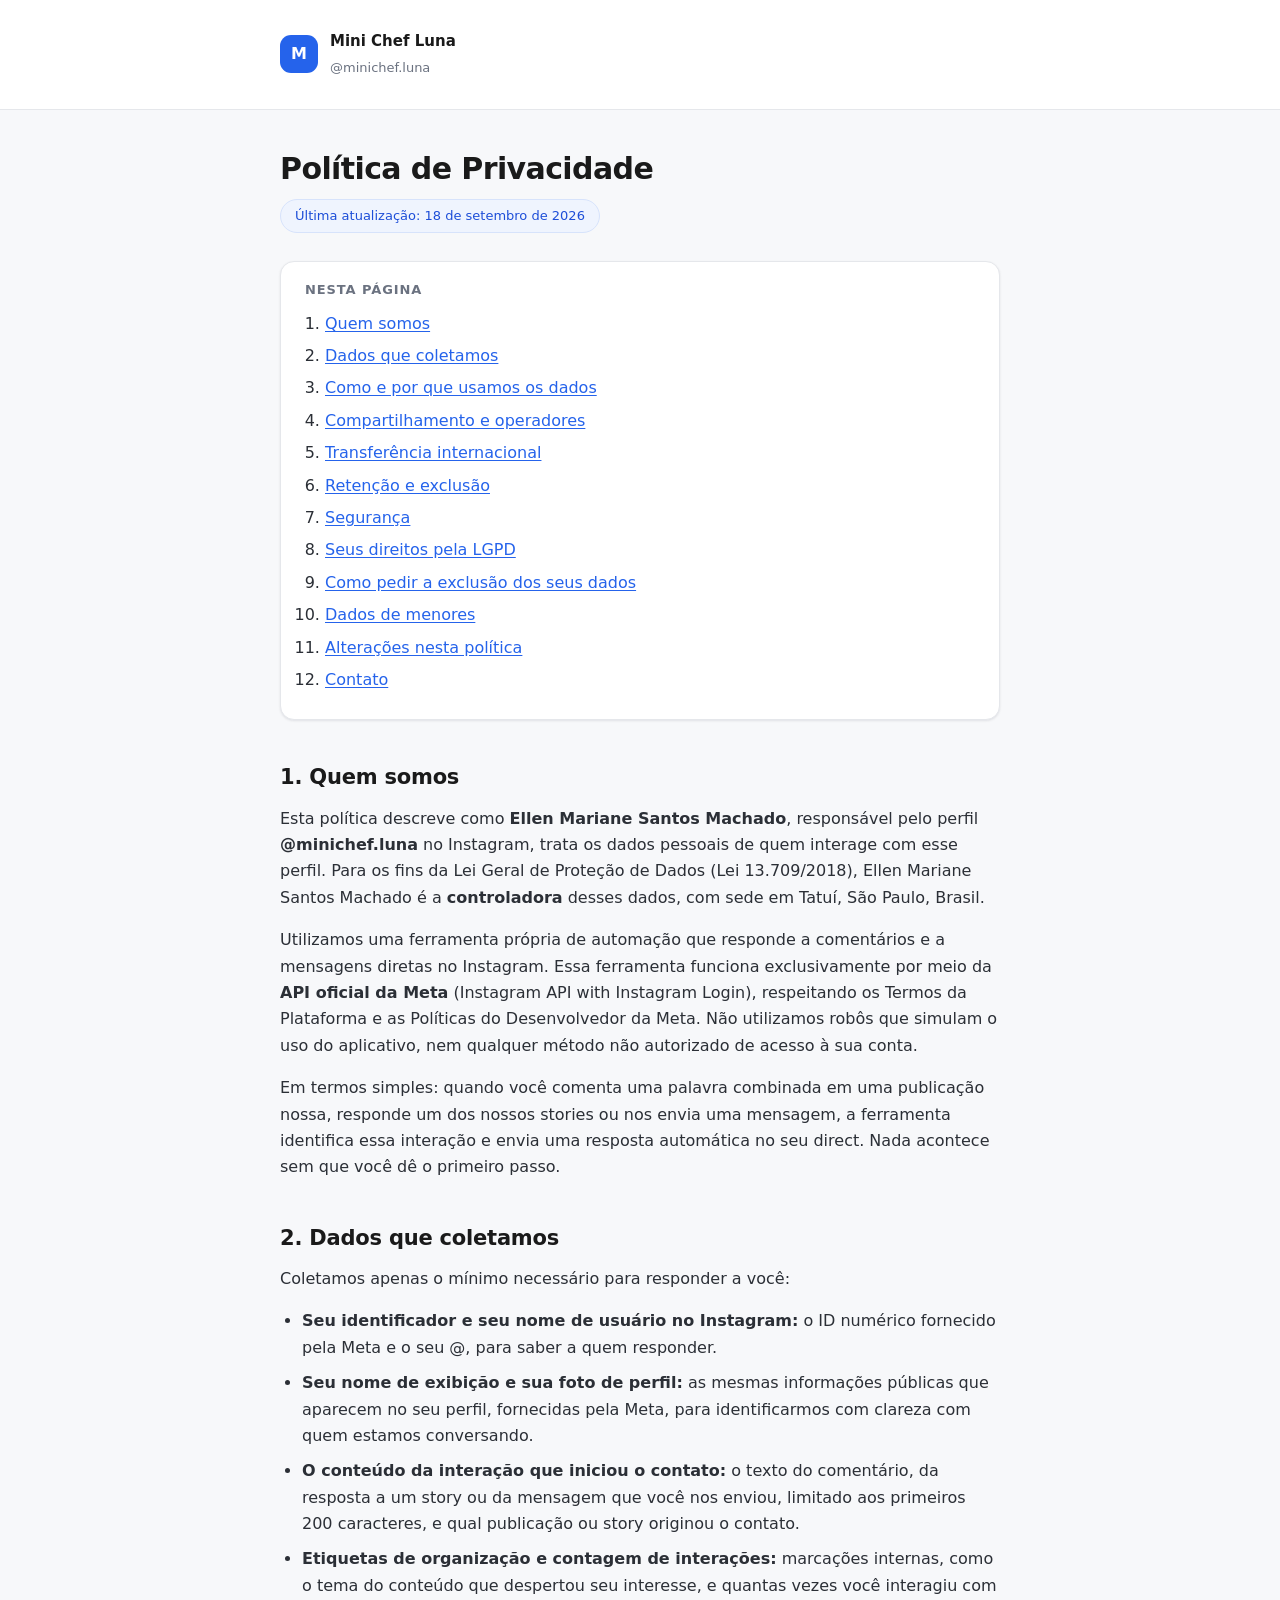
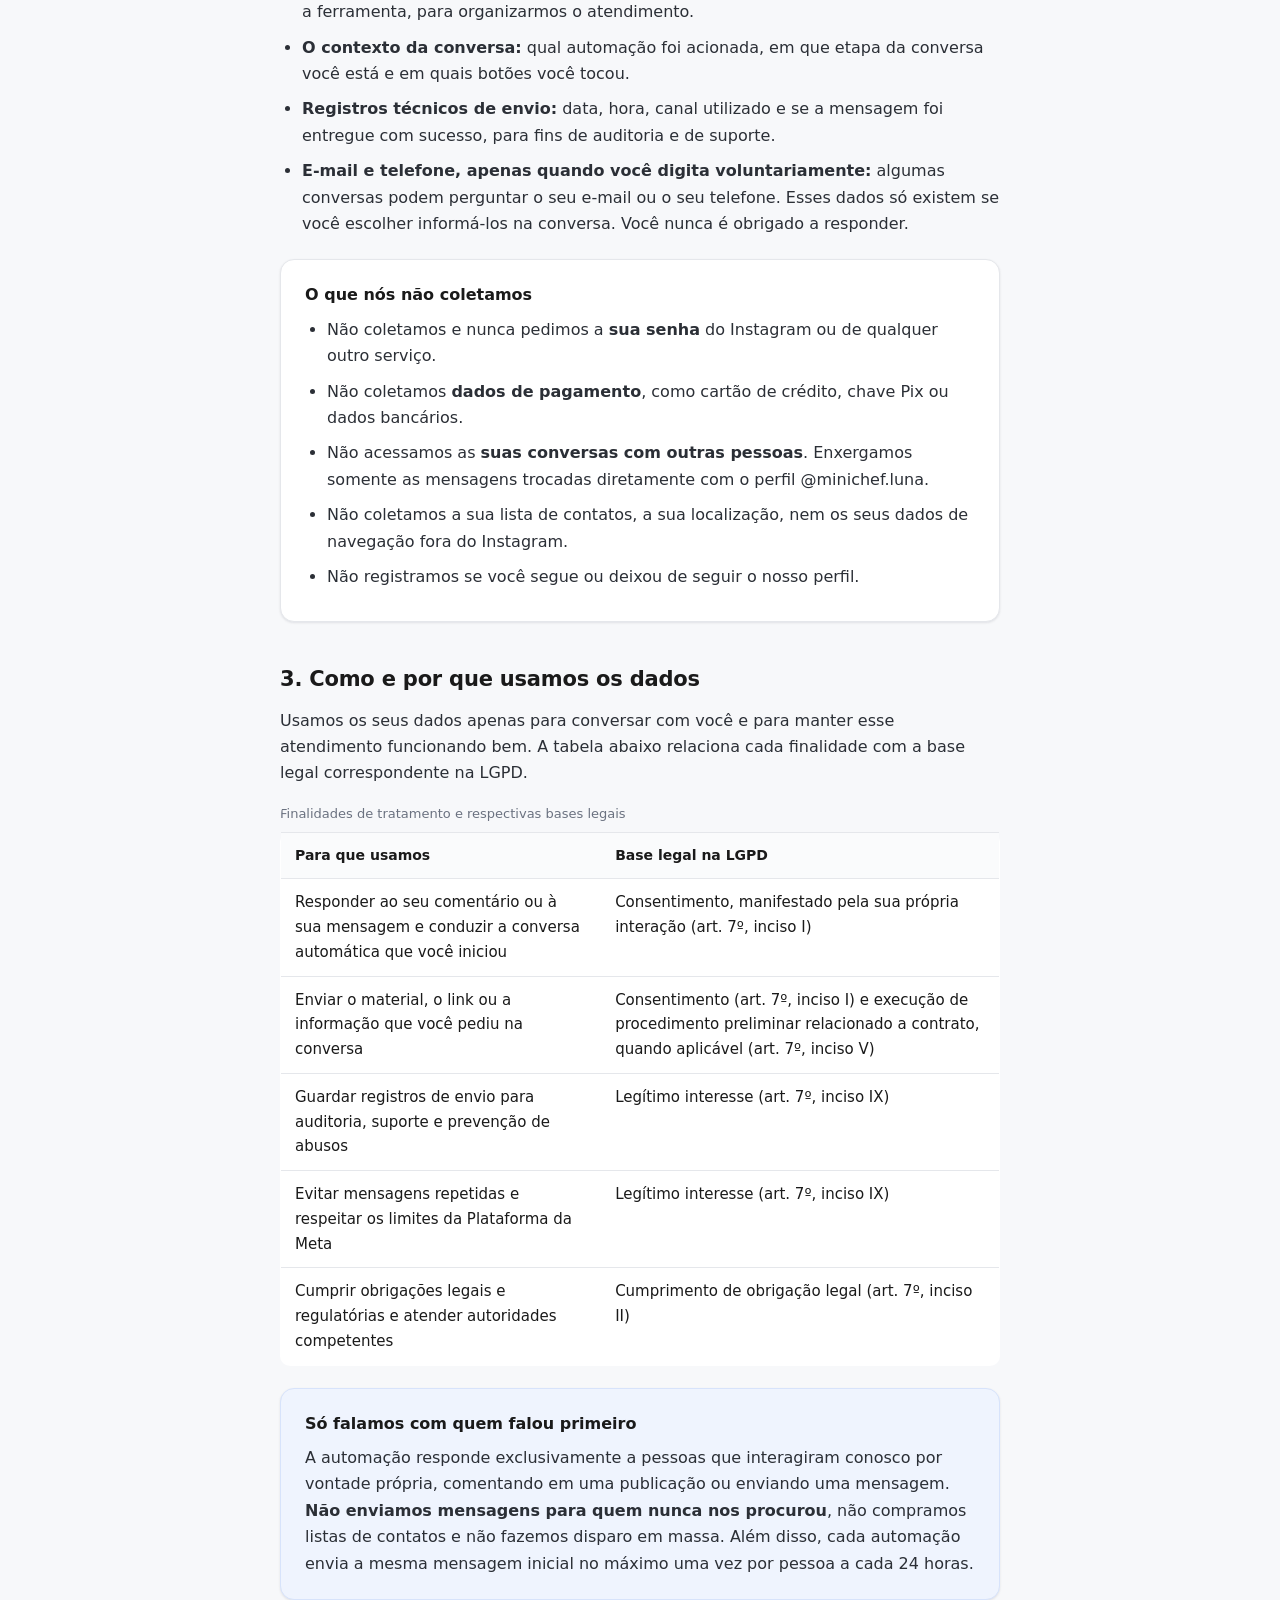
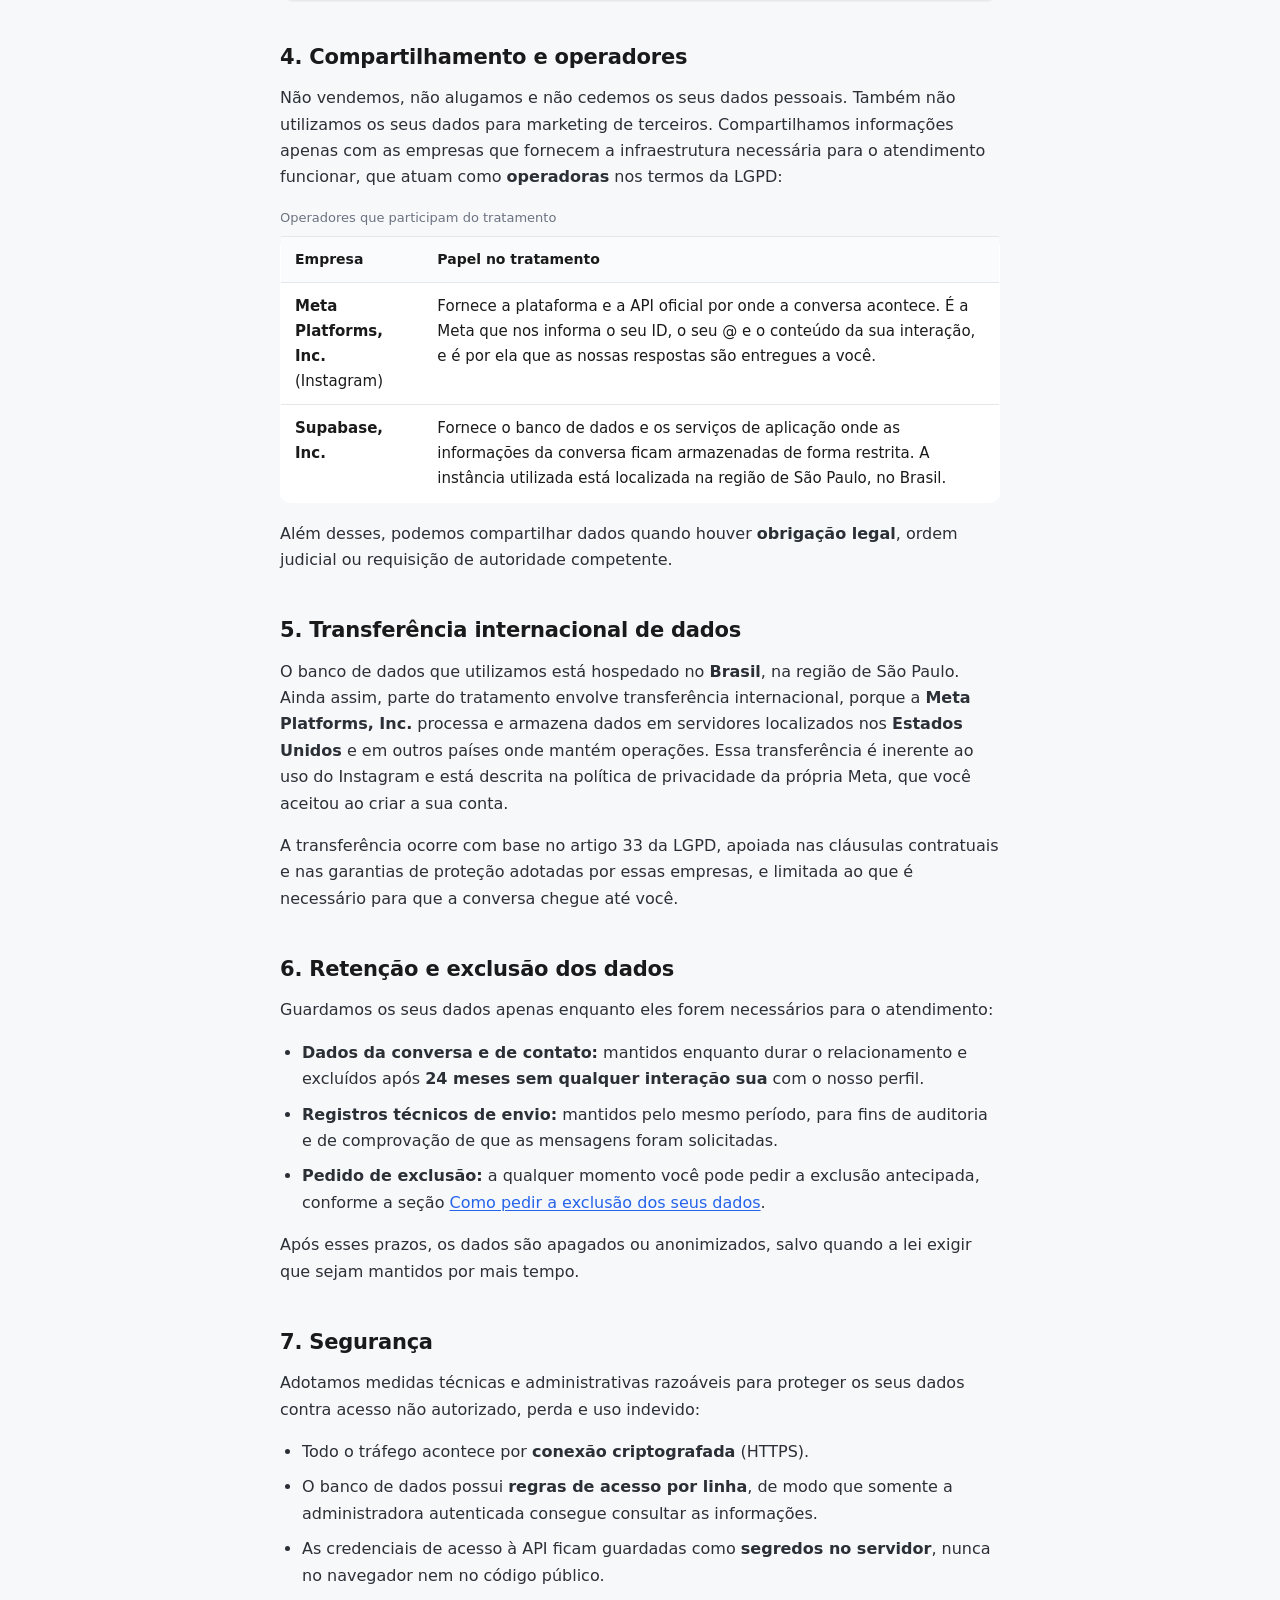
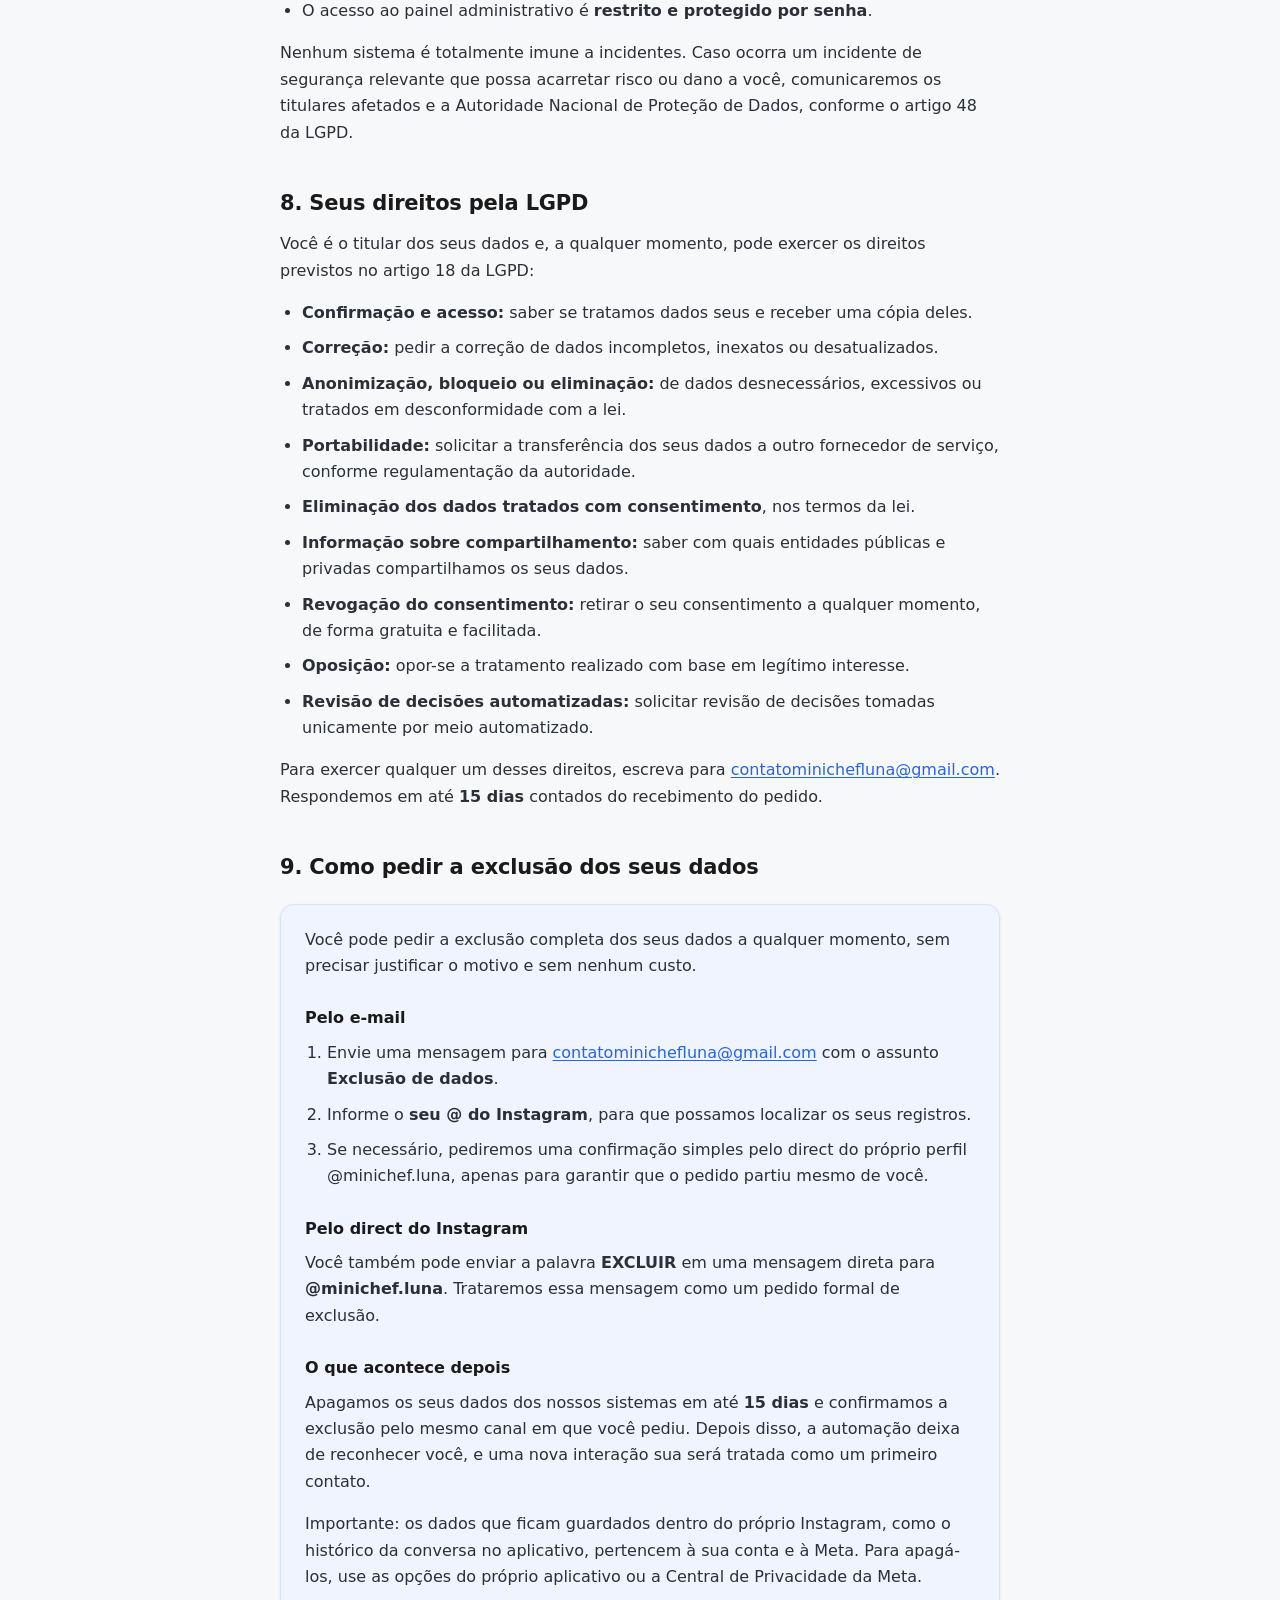
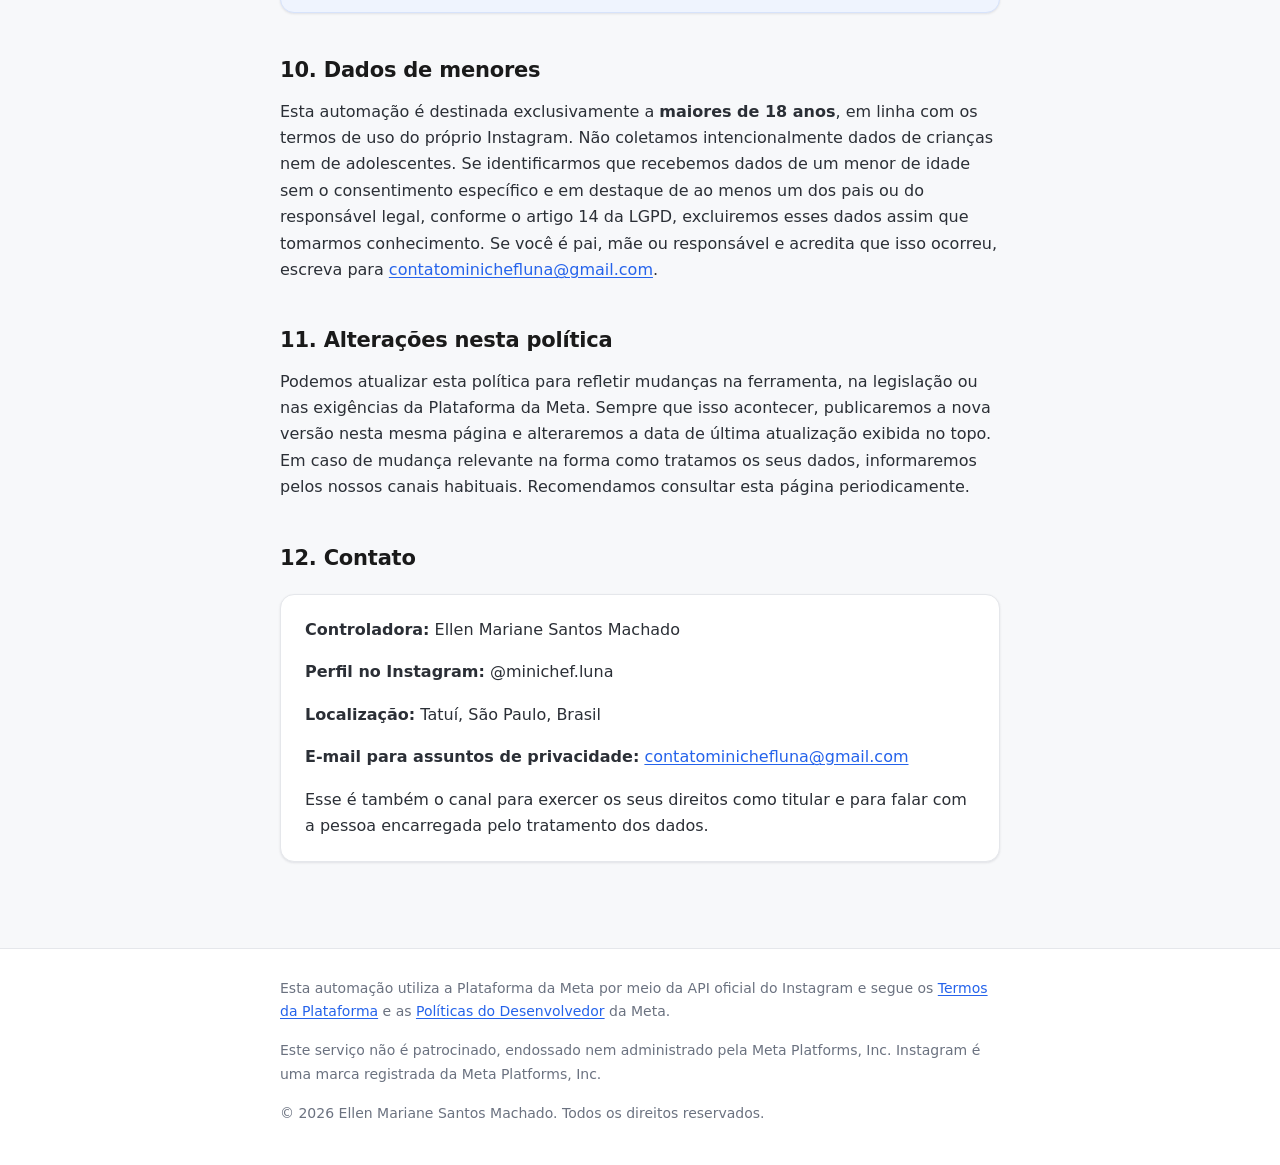
==== commit 435699df: "Stories e feed no mesmo ritmo, regra de 24h por automacao - regra das 24 horas passa a valer por aut" ====
--- a/politica-de-privacidade/index.html
+++ b/politica-de-privacidade/index.html
@@ -372,8 +372,8 @@
         A automação responde exclusivamente a pessoas que interagiram conosco por vontade
         própria, comentando em uma publicação ou enviando uma mensagem. <strong>Não enviamos
         mensagens para quem nunca nos procurou</strong>, não compramos listas de contatos e não
-        fazemos disparo em massa. Além disso, a ferramenta envia no máximo uma mensagem
-        automática por pessoa a cada 24 horas em resposta a comentários.
+        fazemos disparo em massa. Além disso, cada automação envia a mesma mensagem inicial
+        no máximo uma vez por pessoa a cada 24 horas.
       </p>
     </div>
 
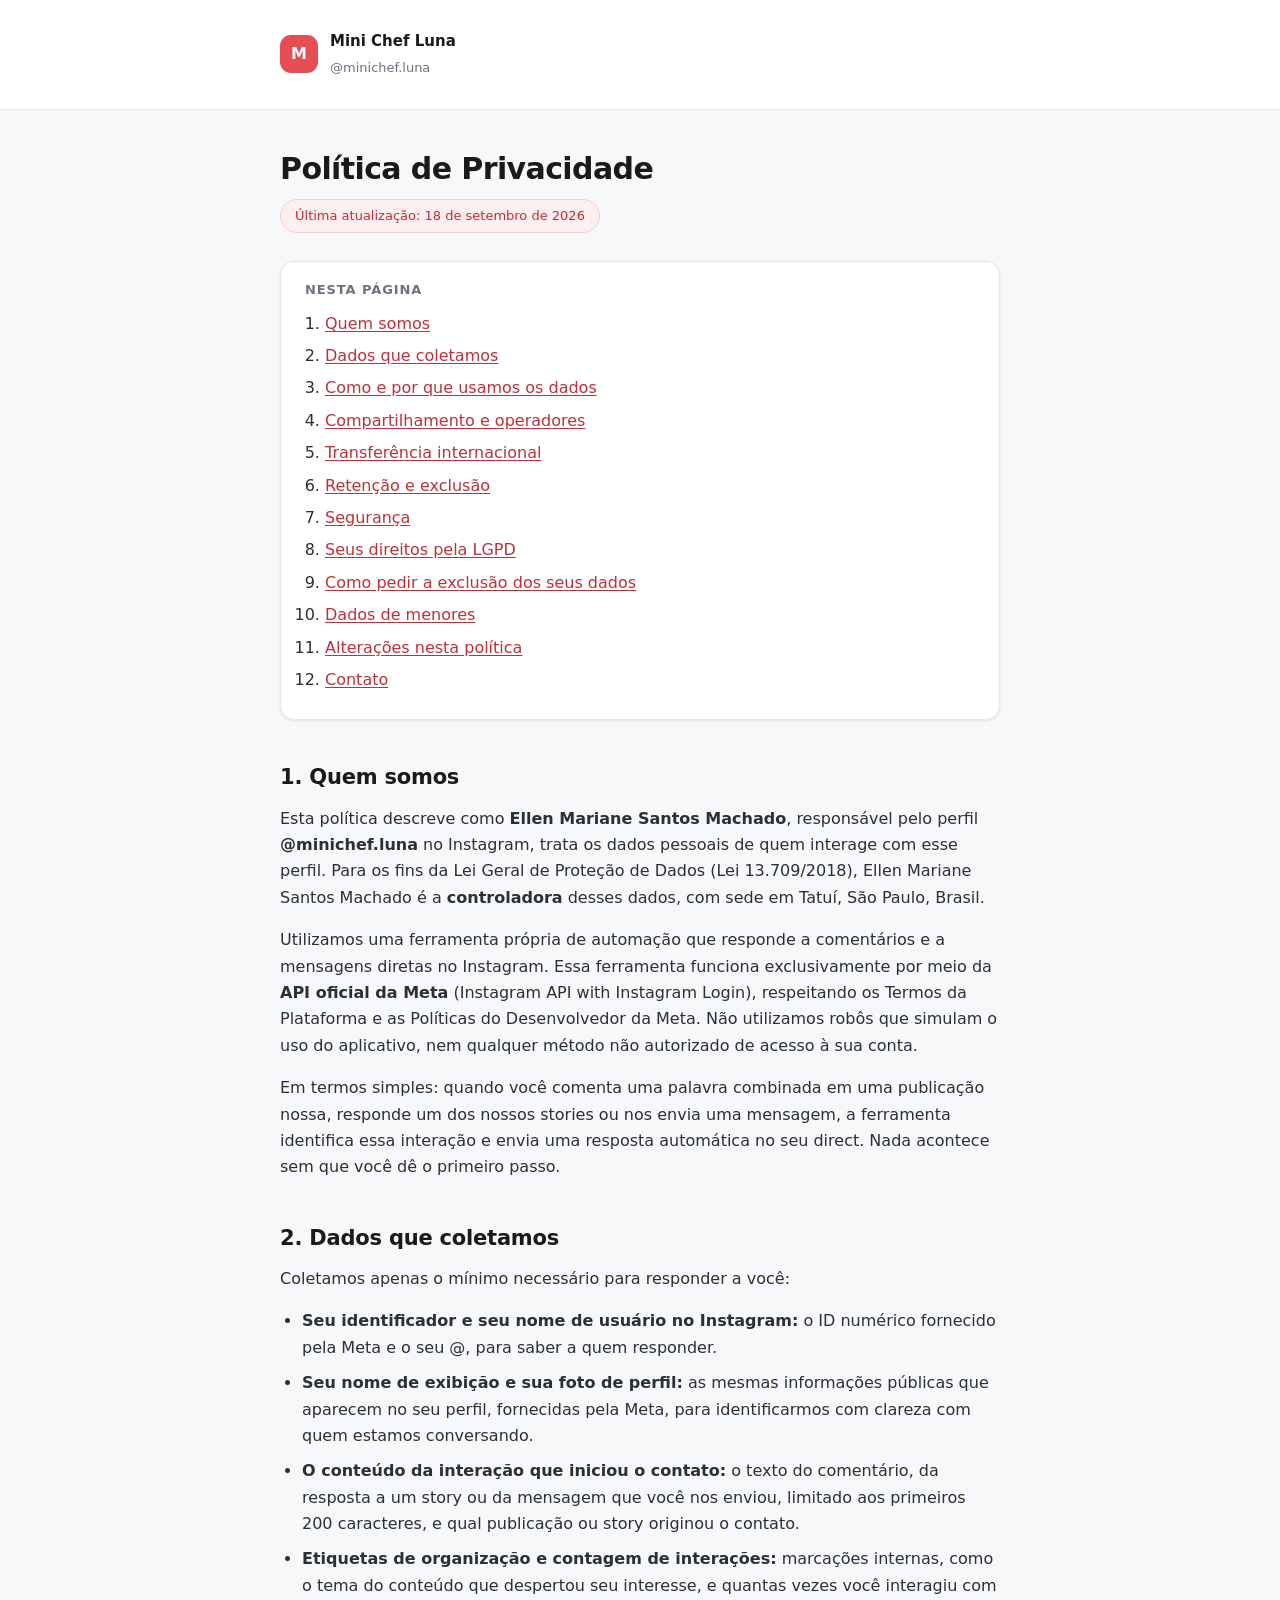
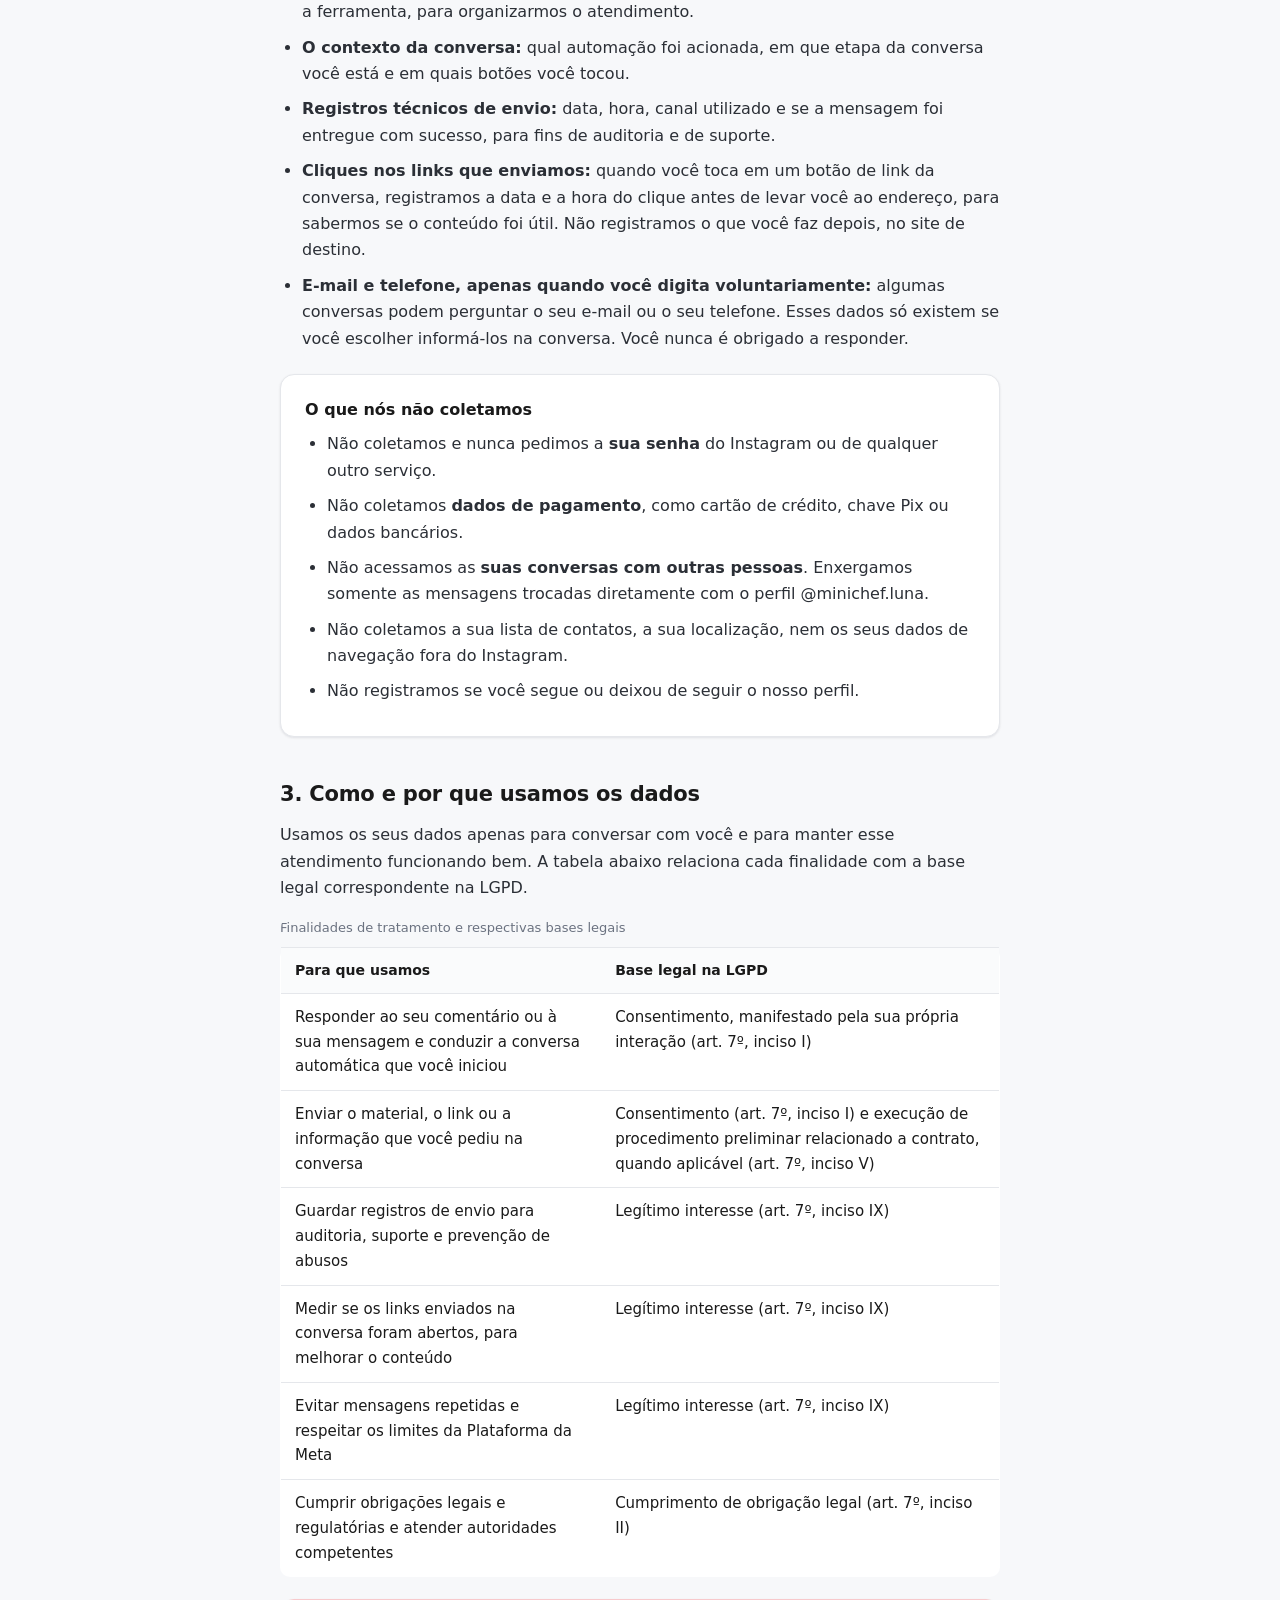
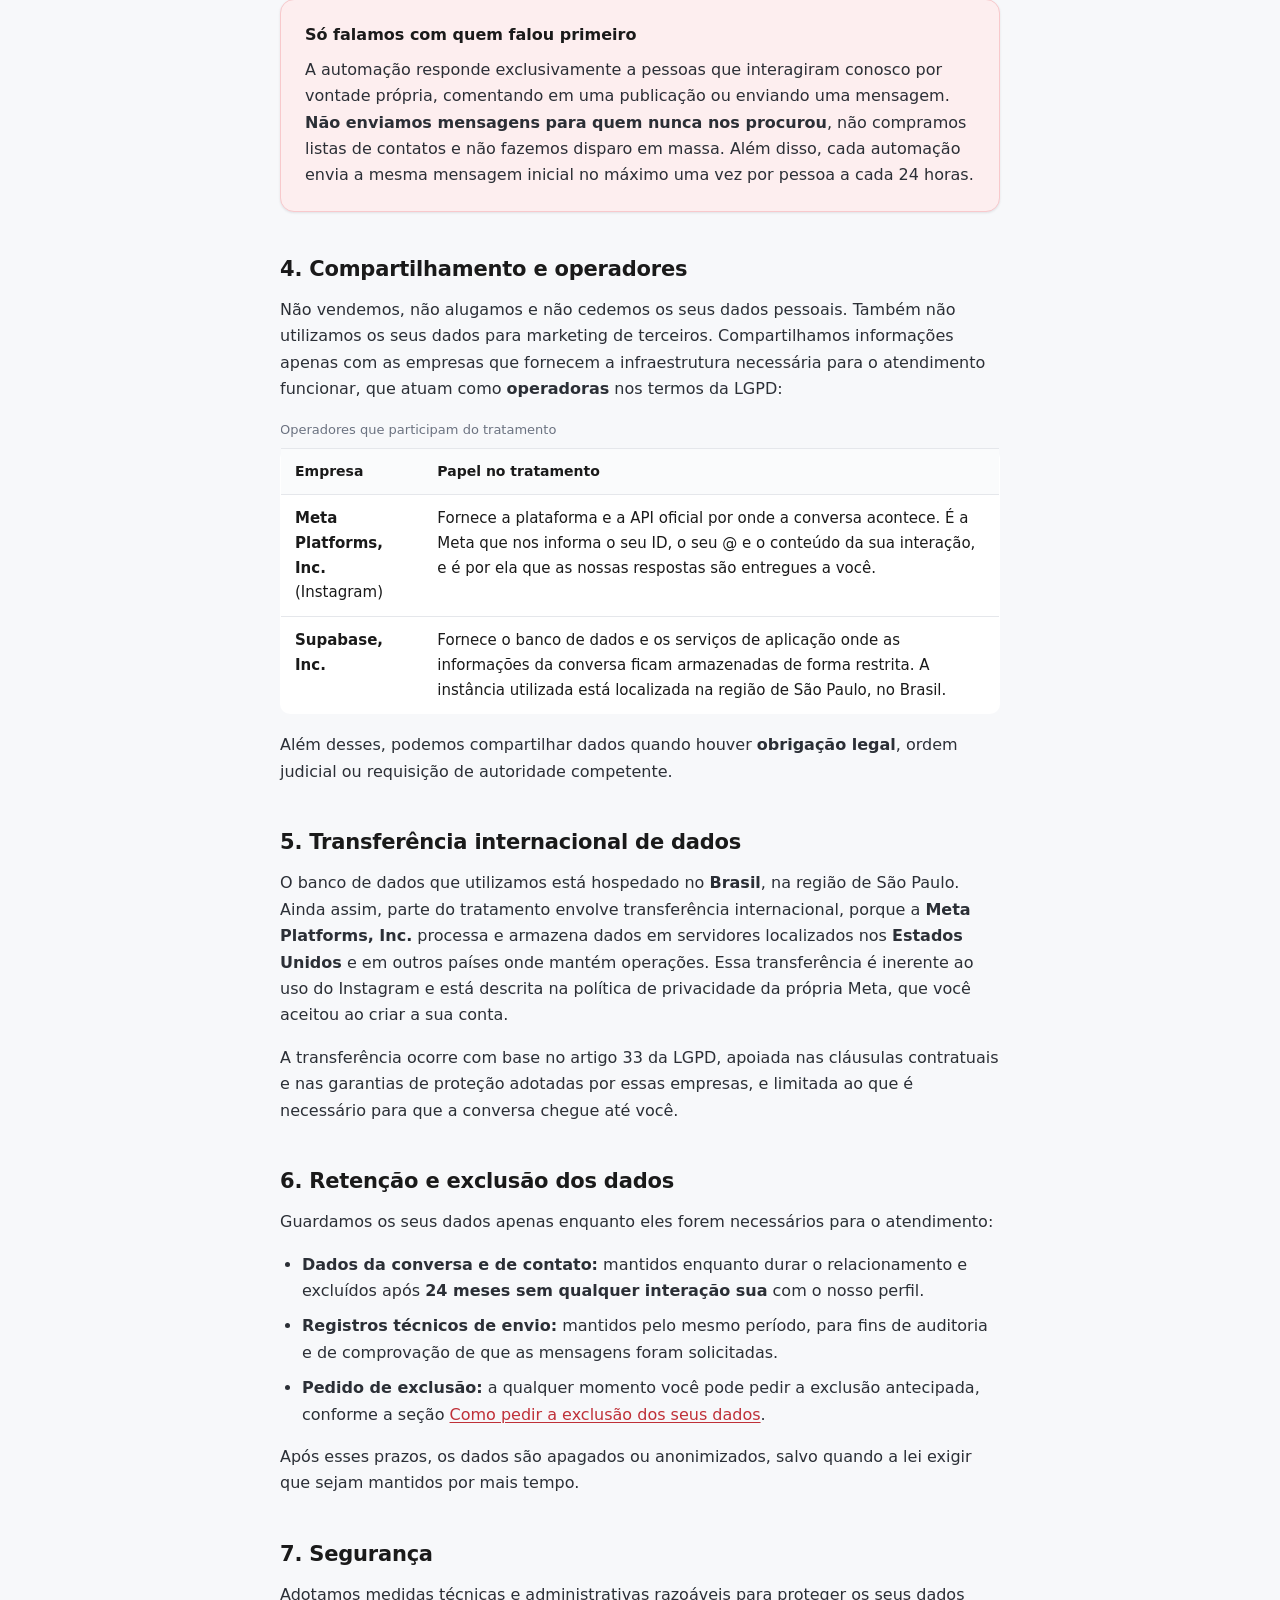
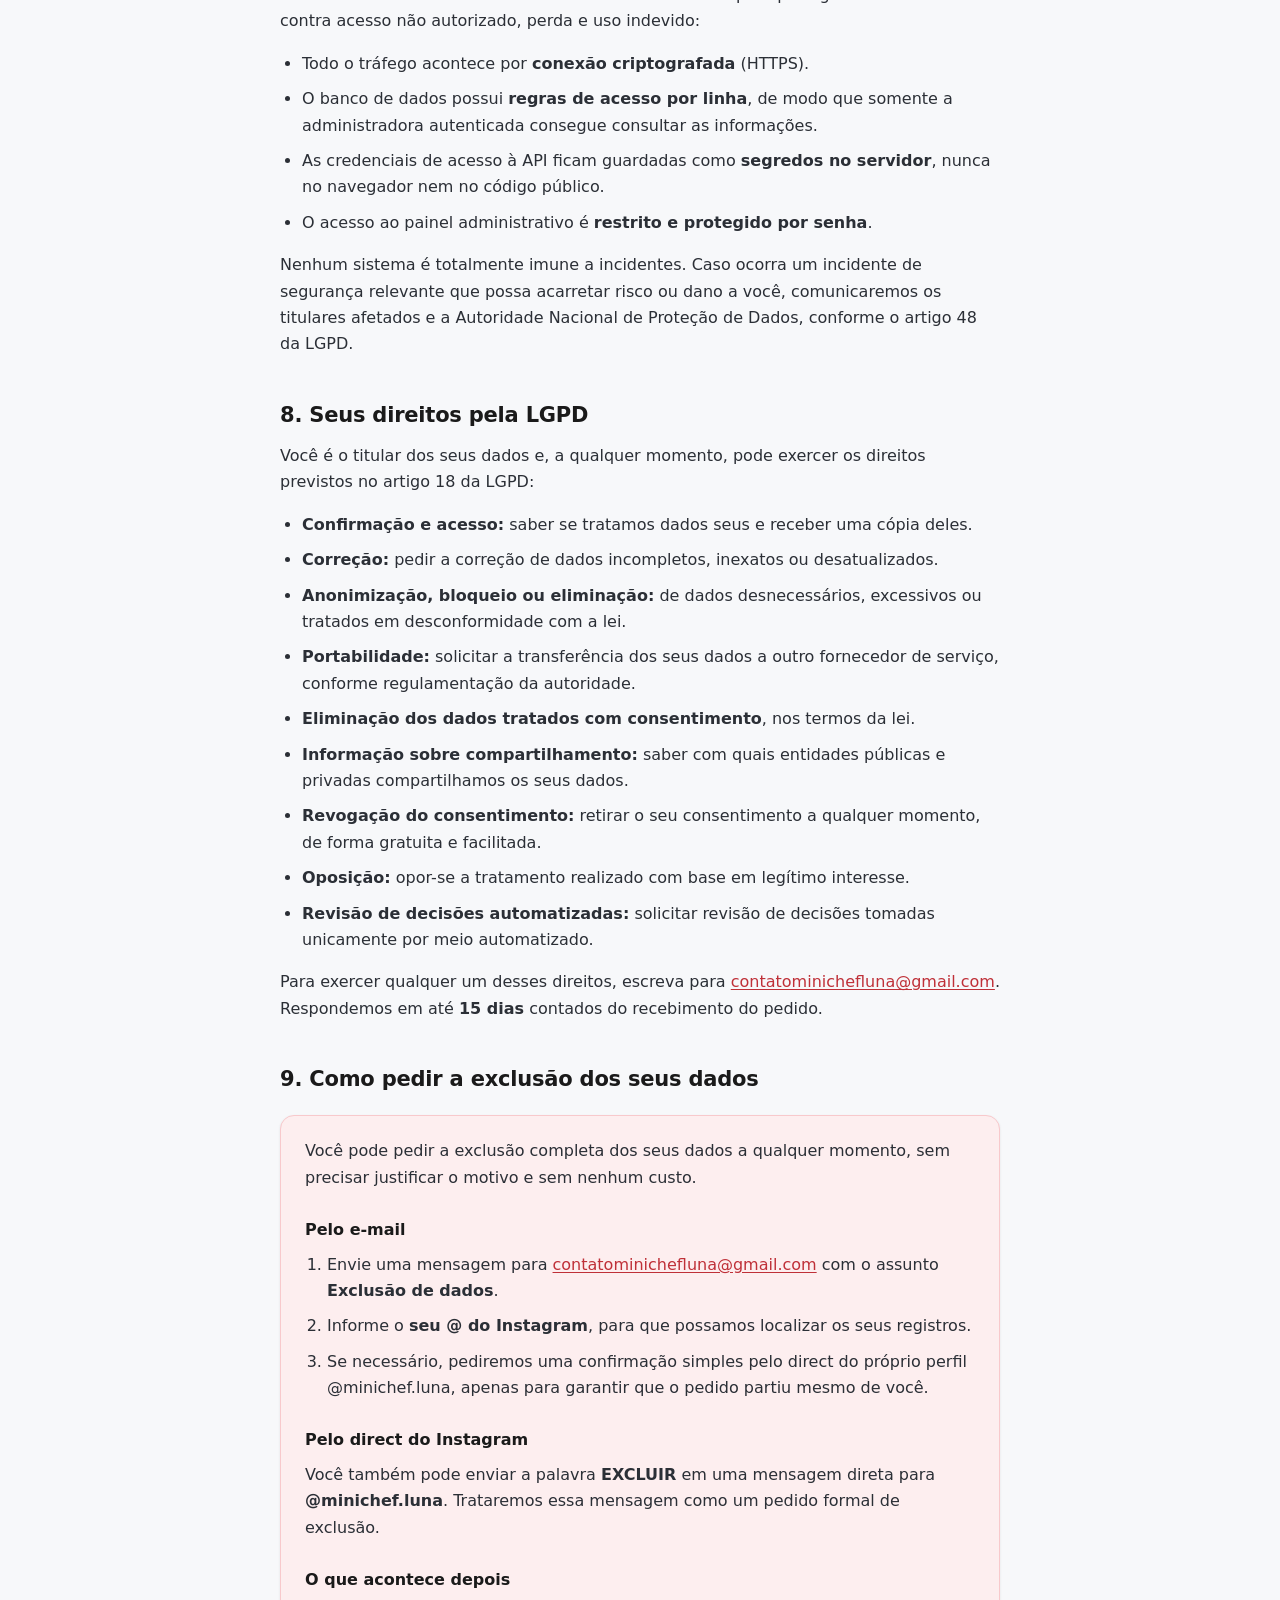
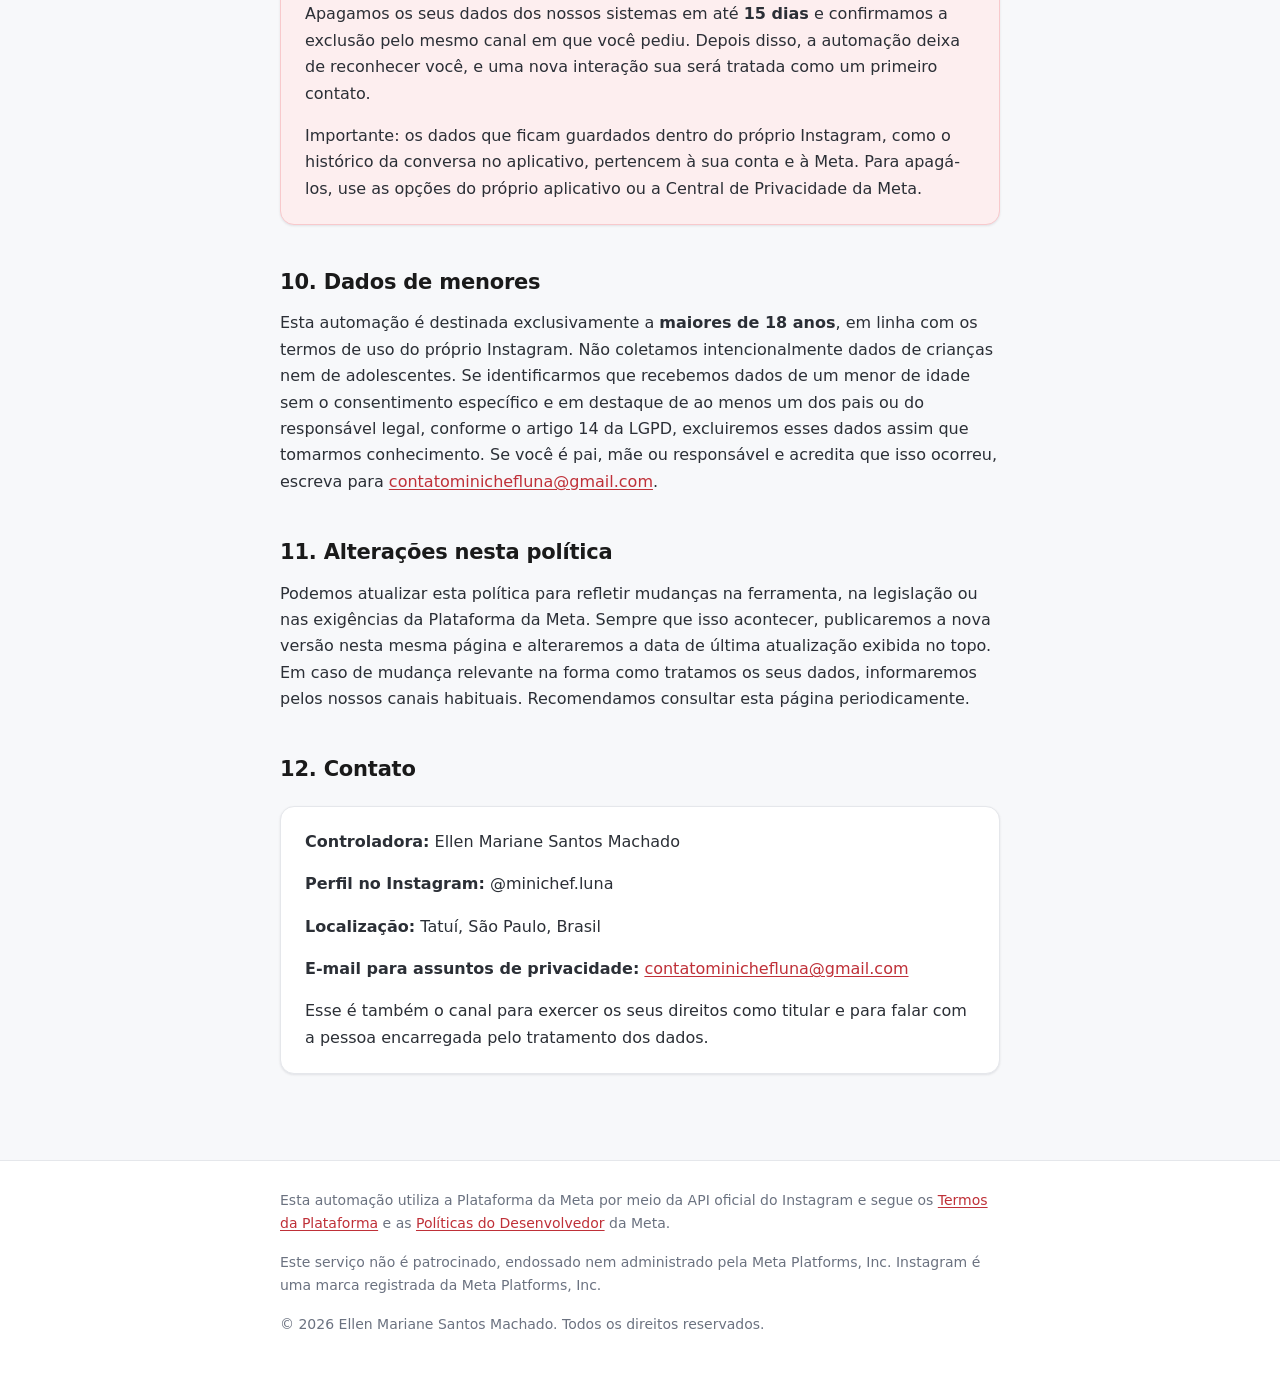
==== commit 99b79403: "Central do Instagram: visao geral, automacoes, leads, interacoes e analises - cinco abas com filtro " ====
--- a/politica-de-privacidade/index.html
+++ b/politica-de-privacidade/index.html
@@ -7,7 +7,7 @@
 <meta name="description" content="Política de privacidade da automação de comentários e mensagens diretas do Instagram de Ellen Mariane Santos Machado (@minichef.luna), em conformidade com a LGPD e com as políticas da Plataforma da Meta.">
 <meta name="robots" content="index, follow">
 <meta name="author" content="Ellen Mariane Santos Machado">
-<link rel="icon" href="data:image/svg+xml,<svg xmlns='http://www.w3.org/2000/svg' viewBox='0 0 100 100'><rect width='100' height='100' rx='22' fill='%232563EB'/></svg>">
+<link rel="icon" href="data:image/svg+xml,<svg xmlns='http://www.w3.org/2000/svg' viewBox='0 0 100 100'><rect width='100' height='100' rx='22' fill='%23E74D54'/></svg>">
 <style>
   /* Mesma paleta e tipografia do painel, para a página combinar com o sistema. */
   :root {
@@ -16,9 +16,9 @@
     --texto:        #1A1A1A;
     --texto-fraco:  #6B7280;
     --borda:        #E5E7EB;
-    --destaque:     #2563EB;
-    --destaque-escuro: #1D4ED8;
-    --destaque-suave: #EFF4FE;
+    --destaque:     #E74D54;
+    --destaque-escuro: #BF3038;
+    --destaque-suave: #FDEEEF;
     --raio:   10px;
     --raio-g: 14px;
     --sombra: 0 1px 2px rgba(16, 24, 40, .04), 0 1px 3px rgba(16, 24, 40, .06);
@@ -100,7 +100,7 @@
     display: inline-block;
     background: var(--destaque-suave);
     color: var(--destaque-escuro);
-    border: 1px solid #D7E3FB;
+    border: 1px solid #F8C9CC;
     border-radius: 999px;
     padding: 5px 14px;
     font-size: 13px;
@@ -130,7 +130,7 @@
   li { margin-bottom: 9px; }
 
   a {
-    color: var(--destaque);
+    color: var(--destaque-escuro);
     text-decoration: underline;
     text-underline-offset: 2px;
   }
@@ -155,7 +155,7 @@
   .cartao h3:first-child { margin-top: 0; }
 
   .cartao.destaque {
-    border-color: #D7E3FB;
+    border-color: #F8C9CC;
     background: var(--destaque-suave);
   }
 
@@ -303,6 +303,9 @@
         conversa você está e em quais botões você tocou.</li>
       <li><strong>Registros técnicos de envio:</strong> data, hora, canal utilizado e se a
         mensagem foi entregue com sucesso, para fins de auditoria e de suporte.</li>
+      <li><strong>Cliques nos links que enviamos:</strong> quando você toca em um botão de link
+        da conversa, registramos a data e a hora do clique antes de levar você ao endereço, para
+        sabermos se o conteúdo foi útil. Não registramos o que você faz depois, no site de destino.</li>
       <li><strong>E-mail e telefone, apenas quando você digita voluntariamente:</strong> algumas
         conversas podem perguntar o seu e-mail ou o seu telefone. Esses dados só existem se você
         escolher informá-los na conversa. Você nunca é obrigado a responder.</li>
@@ -352,6 +355,10 @@
           </tr>
           <tr>
             <td>Guardar registros de envio para auditoria, suporte e prevenção de abusos</td>
+            <td>Legítimo interesse (art. 7º, inciso IX)</td>
+          </tr>
+          <tr>
+            <td>Medir se os links enviados na conversa foram abertos, para melhorar o conteúdo</td>
             <td>Legítimo interesse (art. 7º, inciso IX)</td>
           </tr>
           <tr>
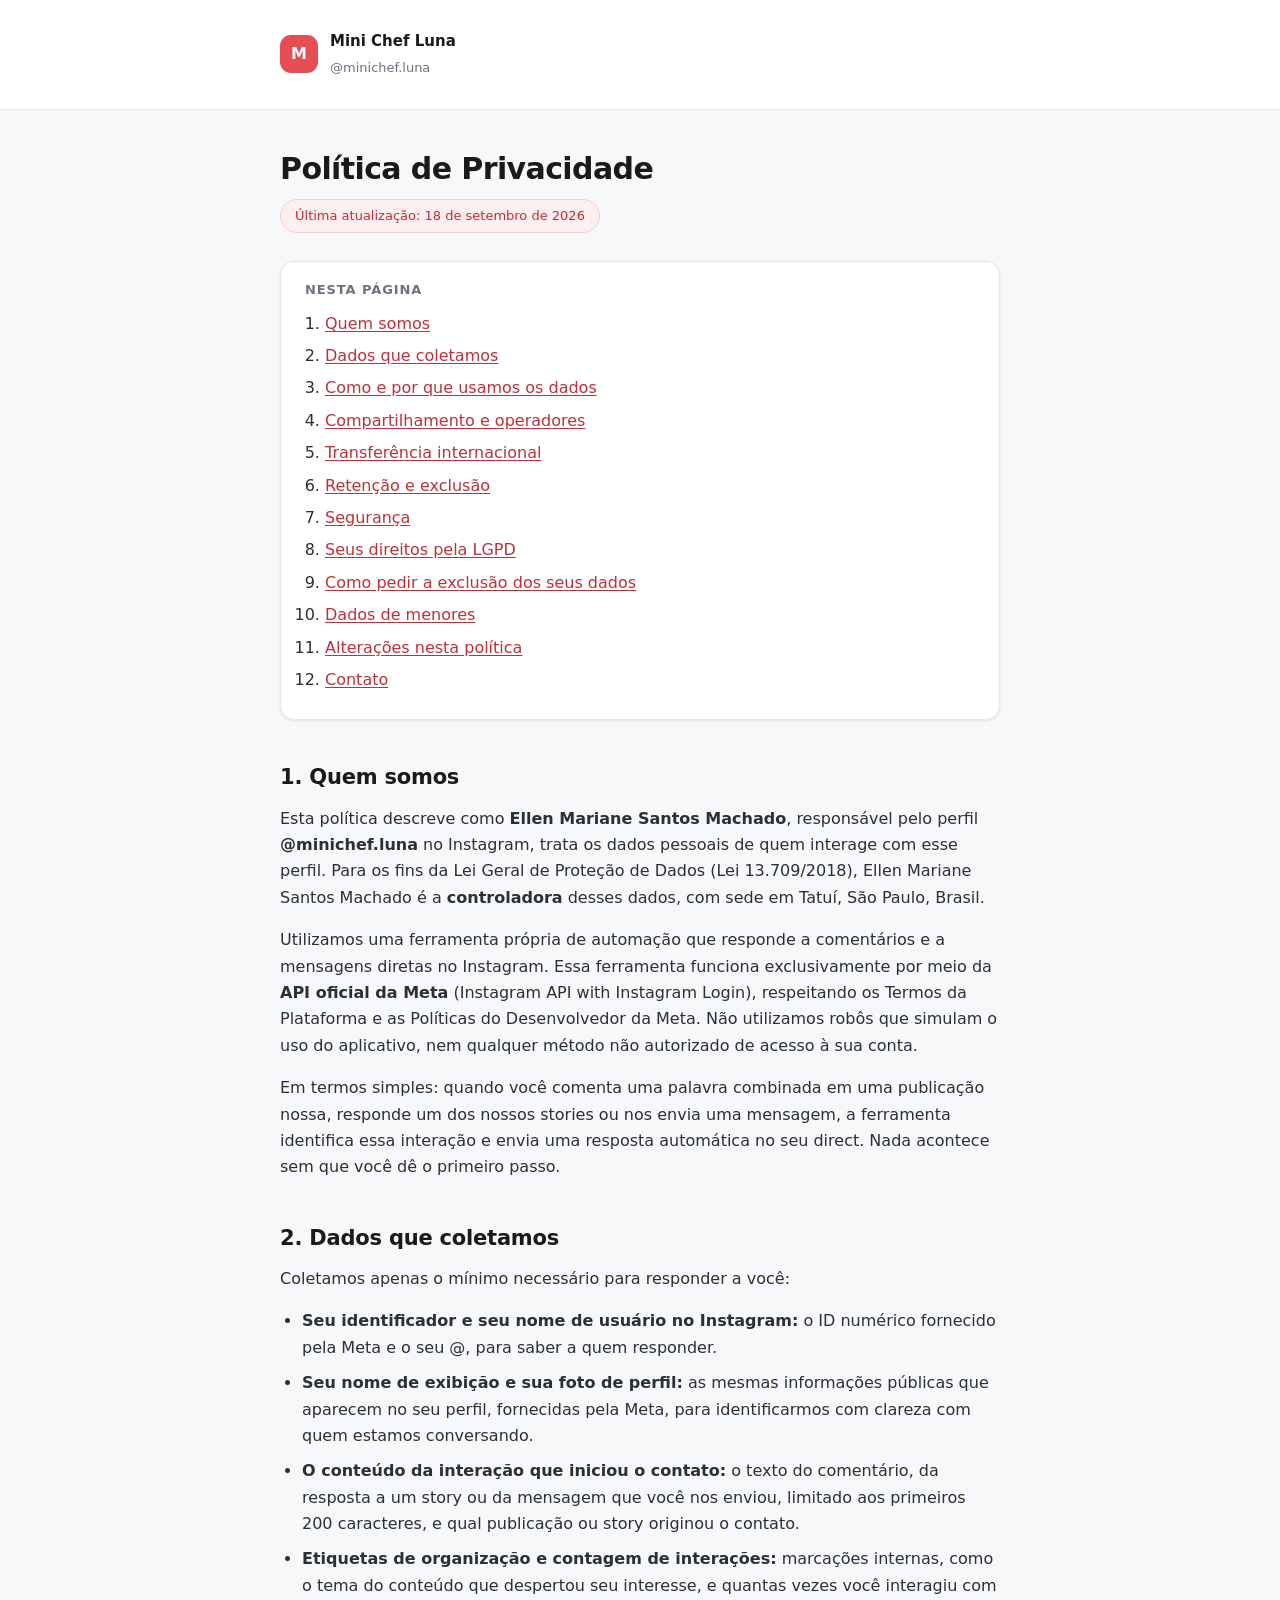
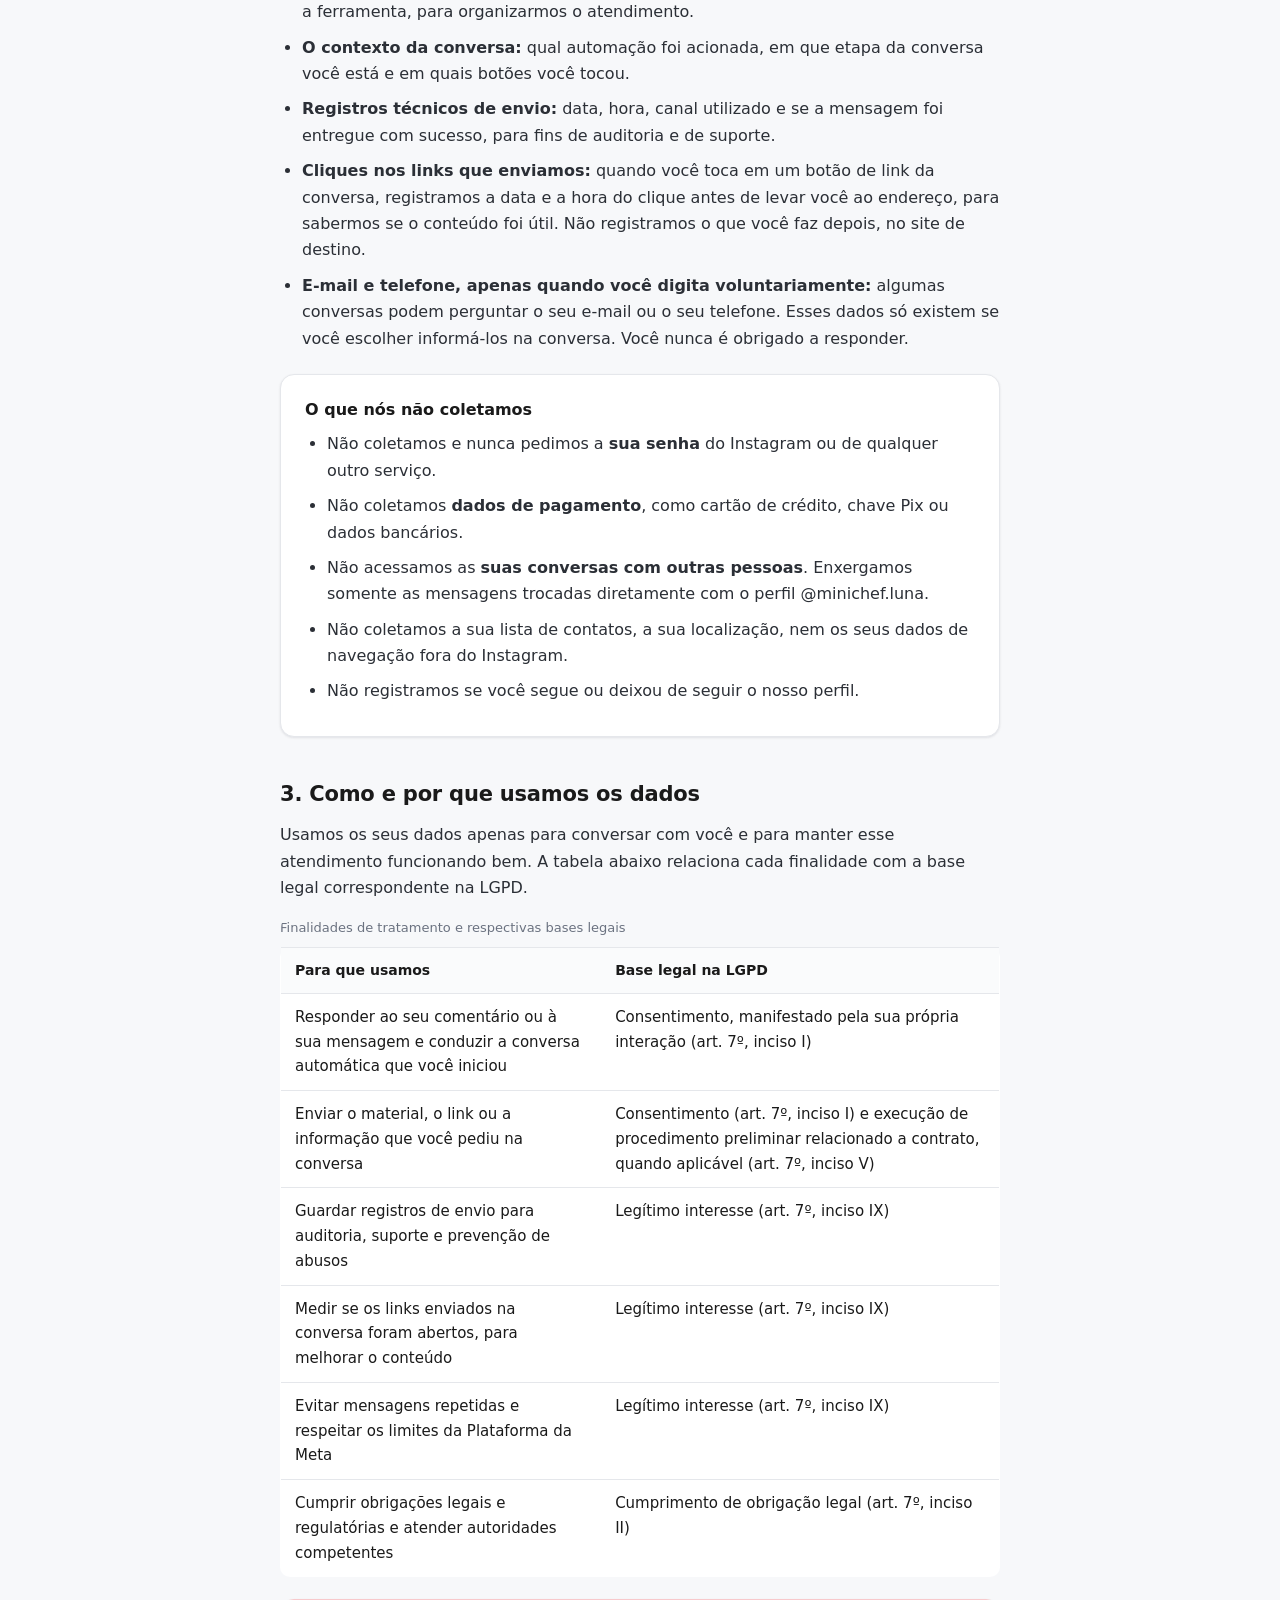
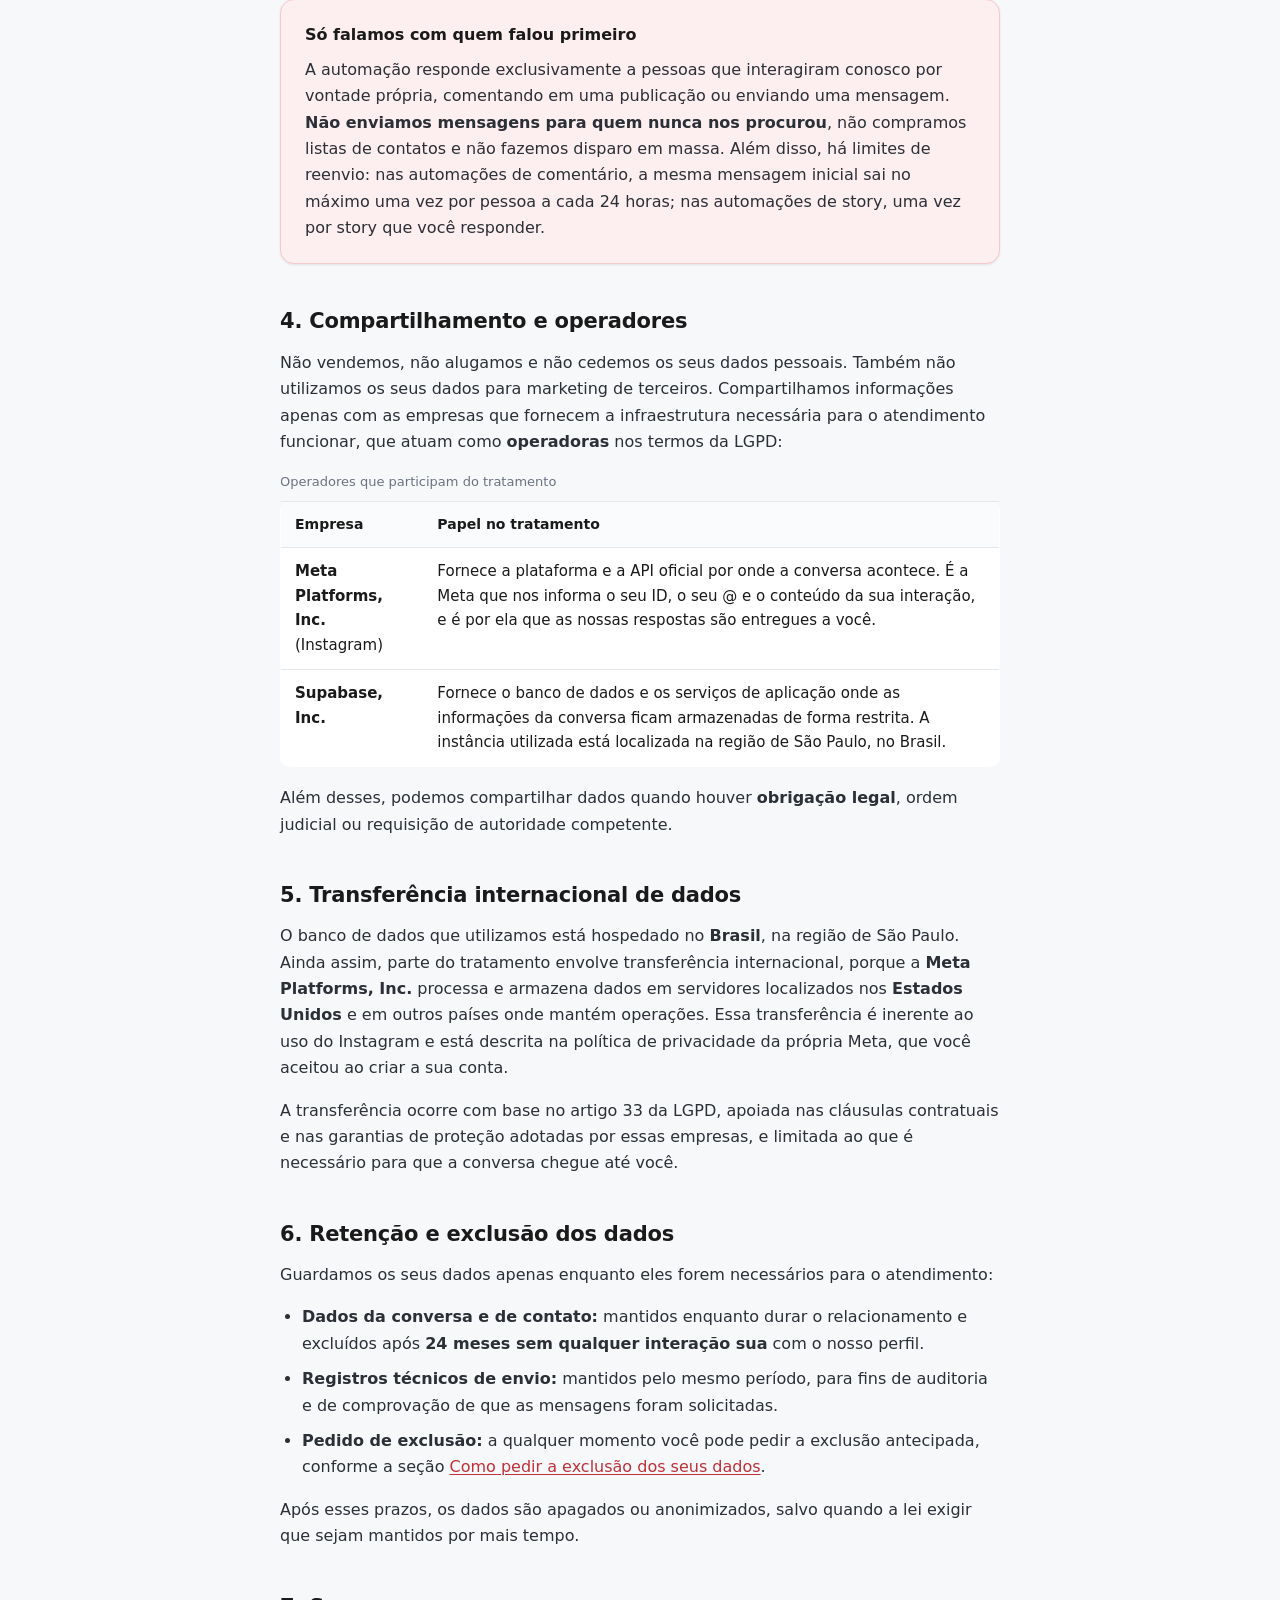
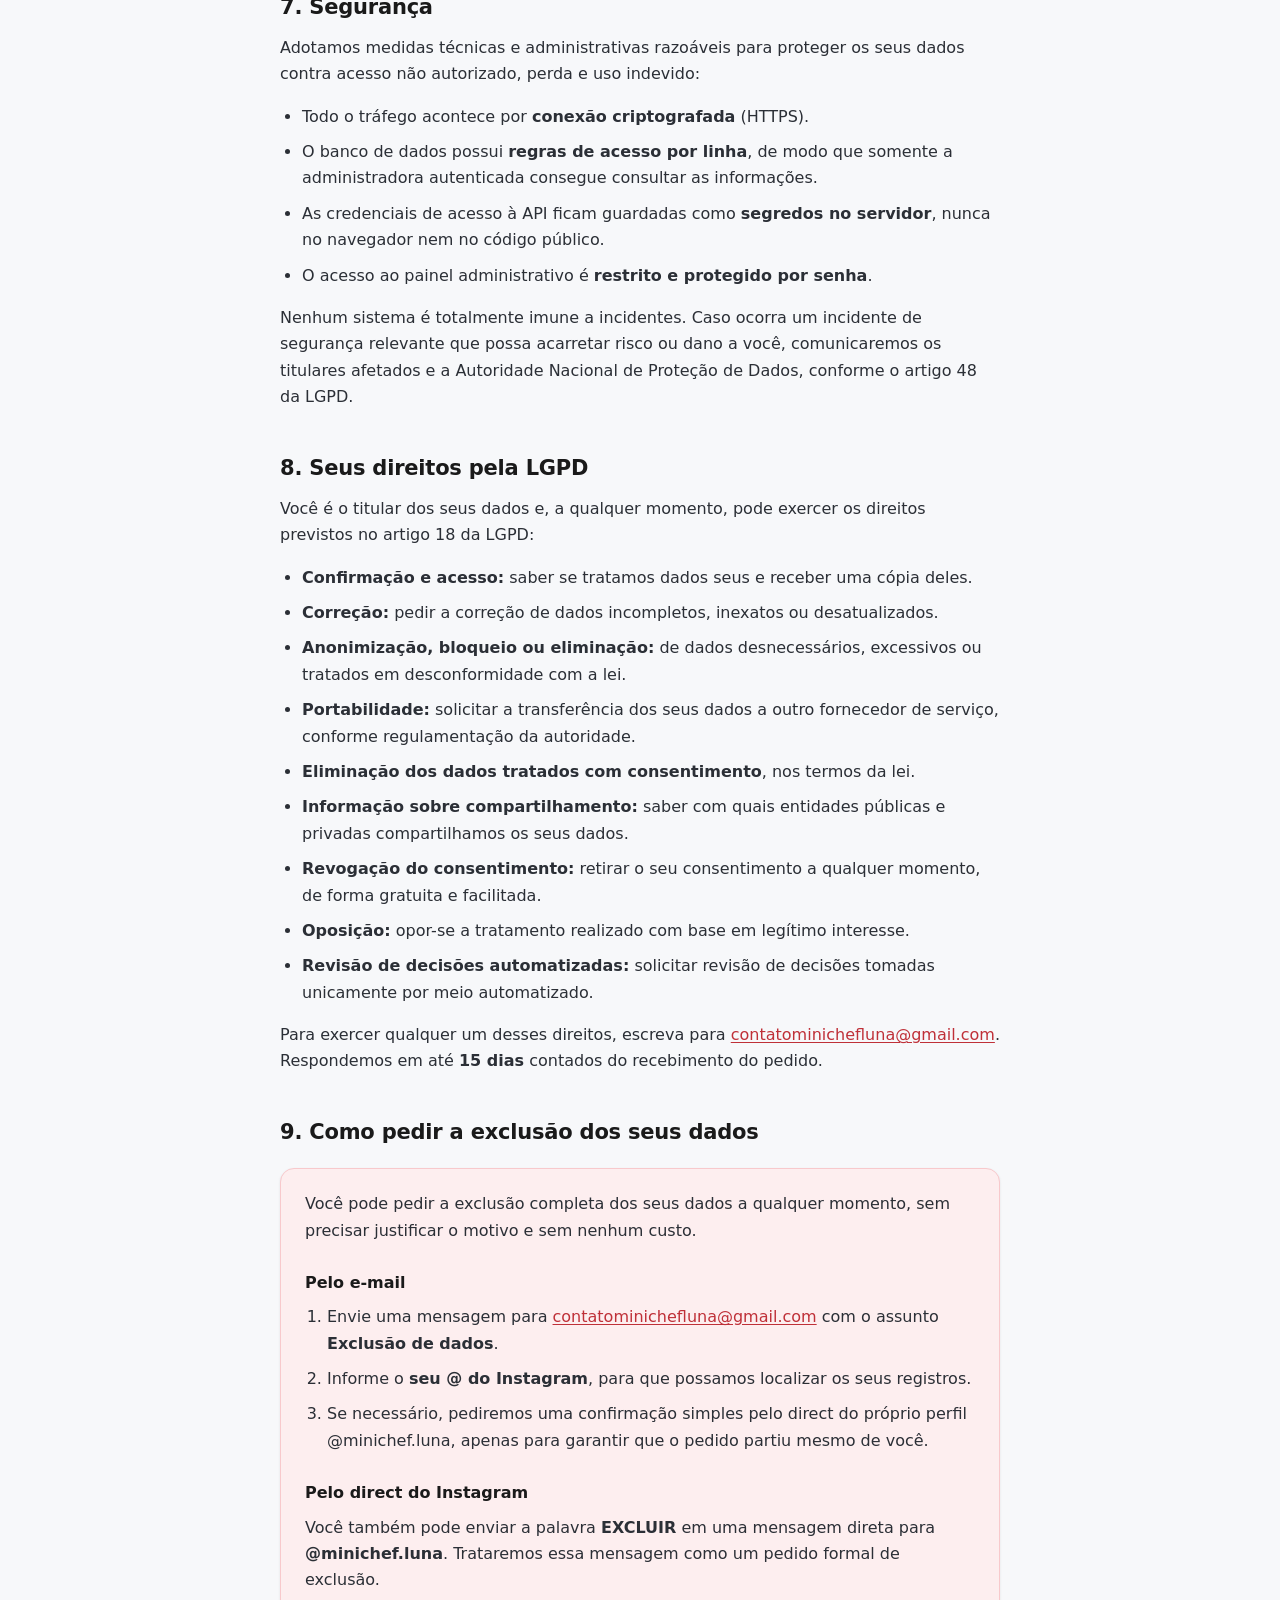
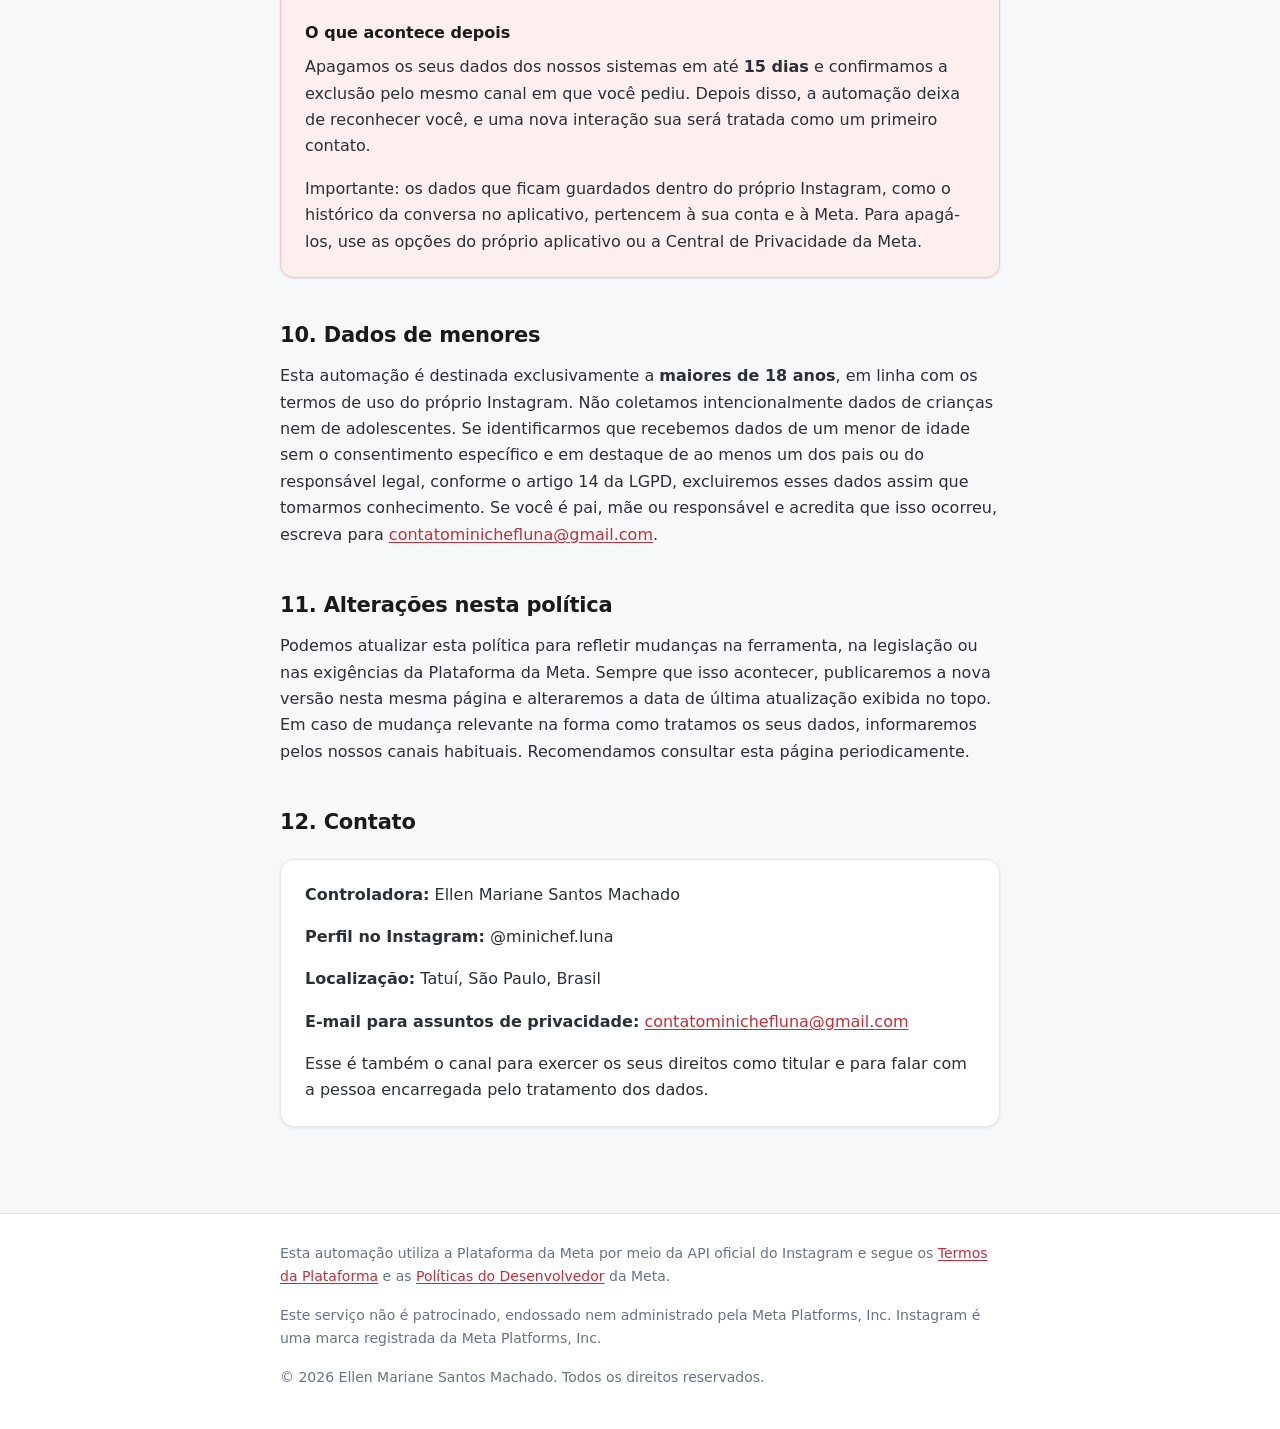
==== commit 66c4ad83: "Story: uma mensagem por story respondido, sem a regra de 24 horas A automacao de story deixa de usar" ====
--- a/politica-de-privacidade/index.html
+++ b/politica-de-privacidade/index.html
@@ -379,8 +379,9 @@
         A automação responde exclusivamente a pessoas que interagiram conosco por vontade
         própria, comentando em uma publicação ou enviando uma mensagem. <strong>Não enviamos
         mensagens para quem nunca nos procurou</strong>, não compramos listas de contatos e não
-        fazemos disparo em massa. Além disso, cada automação envia a mesma mensagem inicial
-        no máximo uma vez por pessoa a cada 24 horas.
+        fazemos disparo em massa. Além disso, há limites de reenvio: nas automações de
+        comentário, a mesma mensagem inicial sai no máximo uma vez por pessoa a cada 24 horas;
+        nas automações de story, uma vez por story que você responder.
       </p>
     </div>
 
